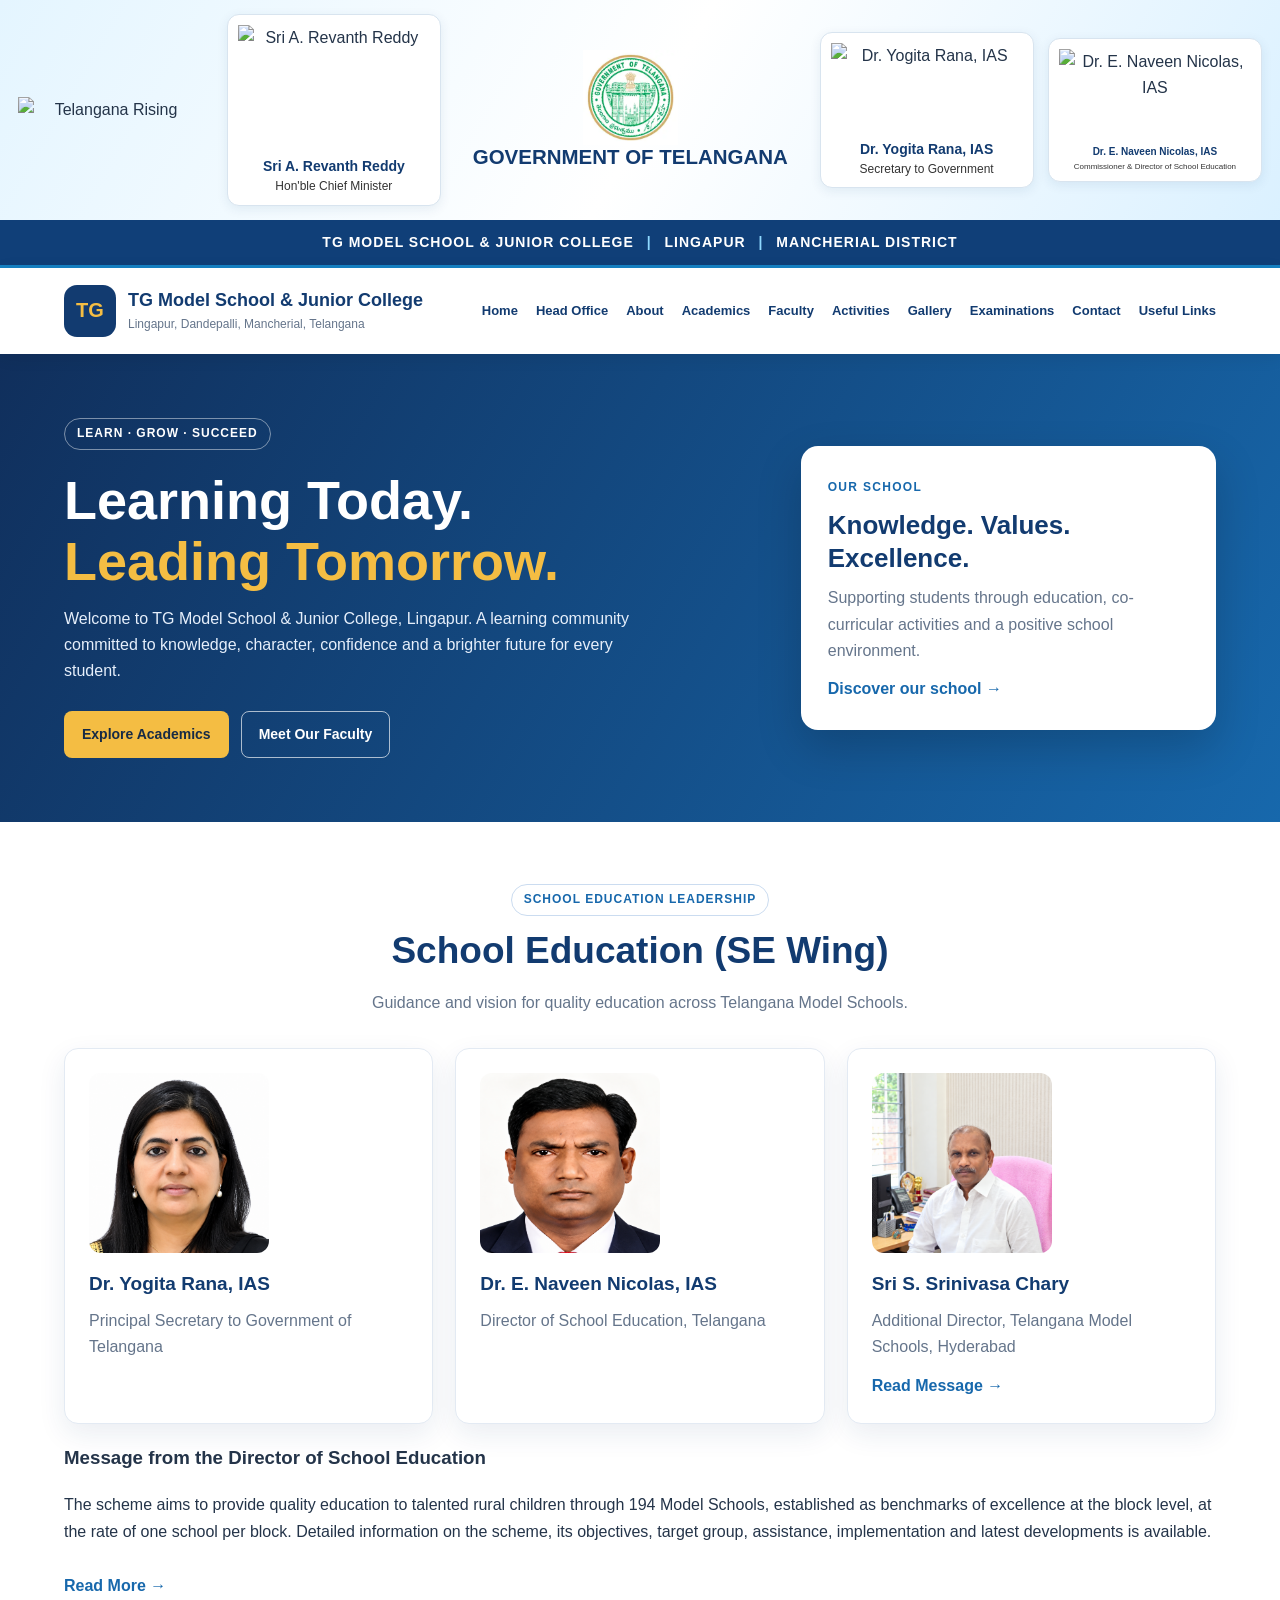
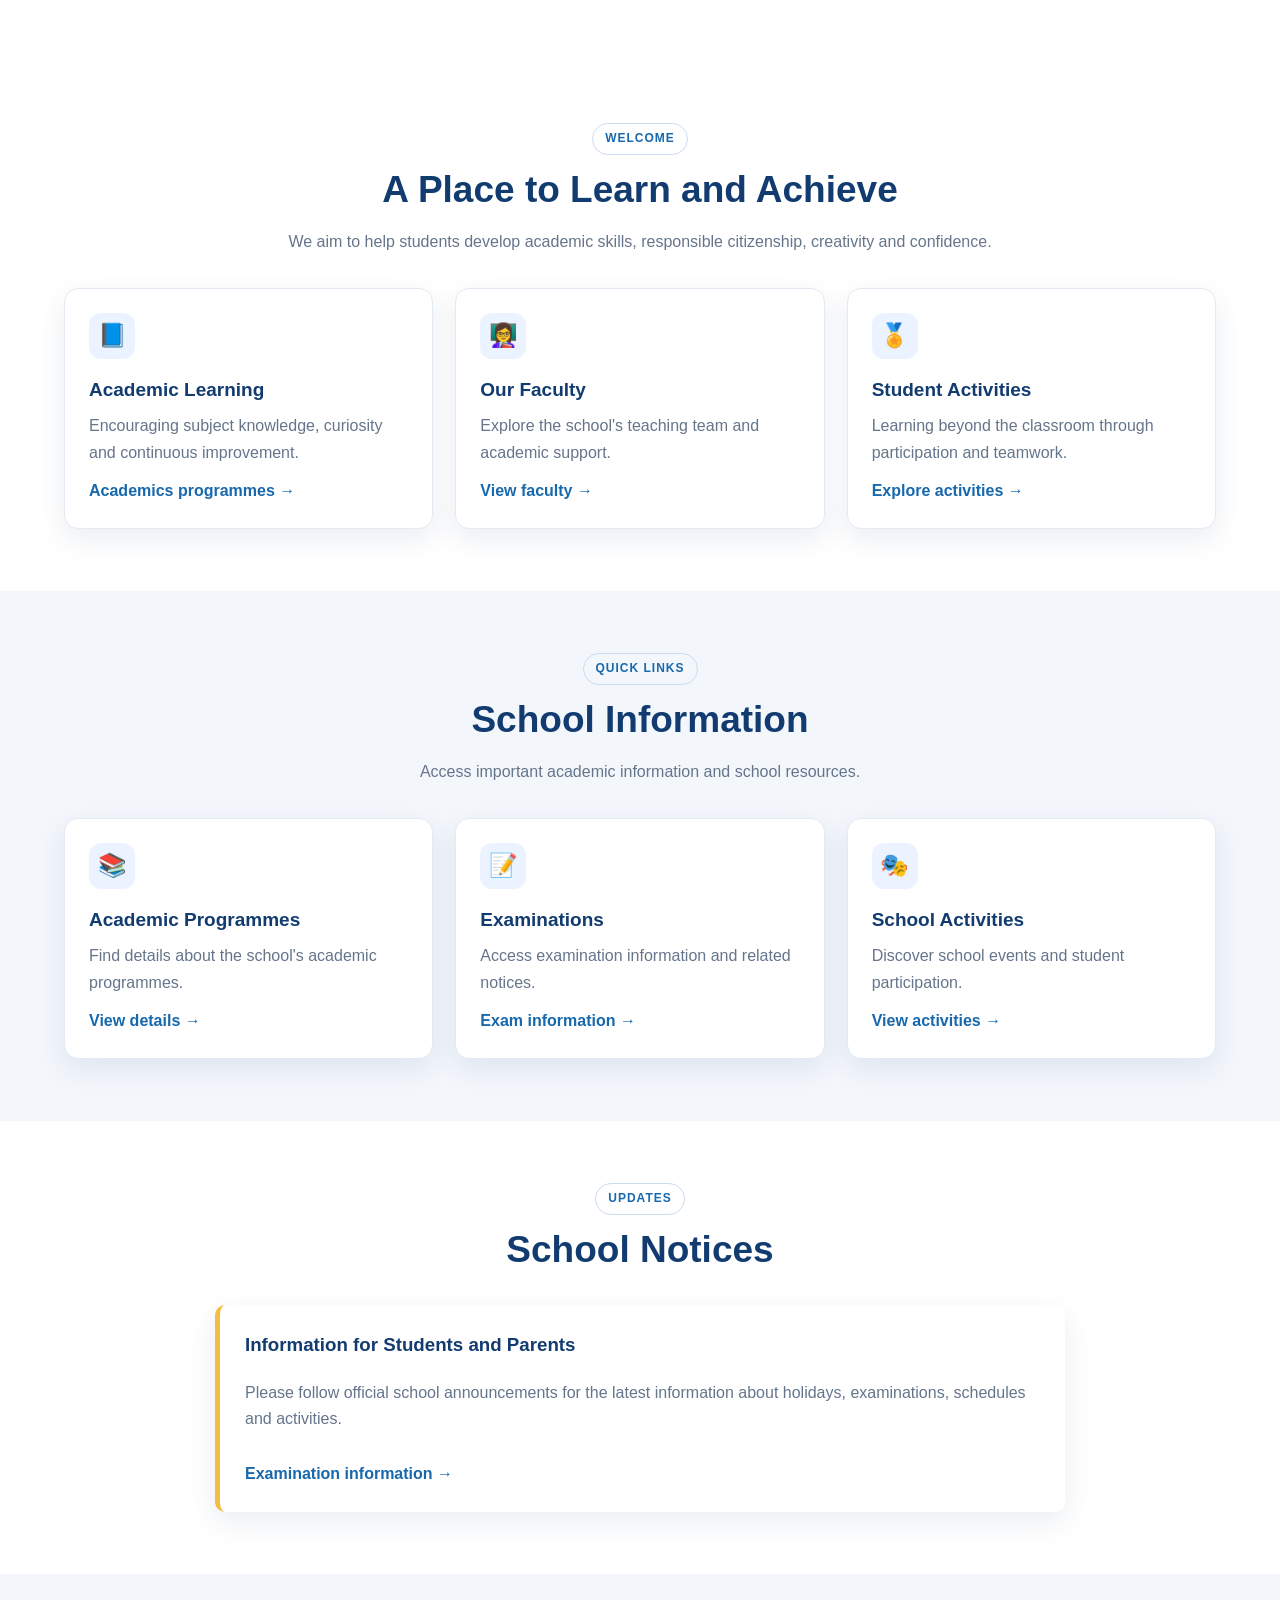
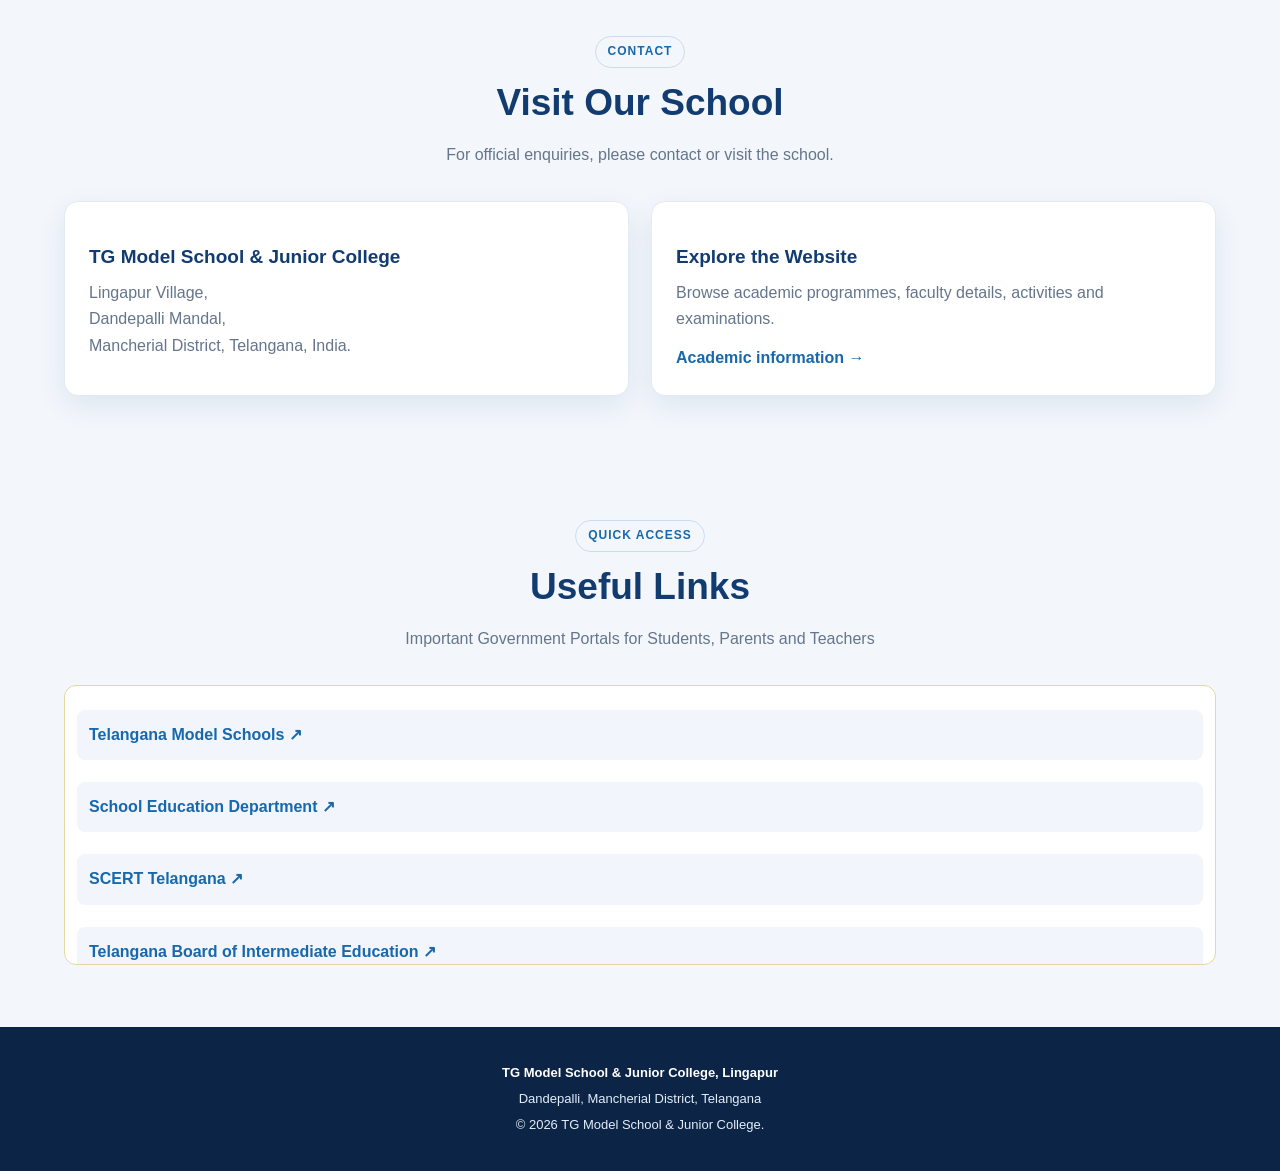
==== index.html @ 499003e0 "Fix Continuous Useful Links Scrolling" ====
<!DOCTYPE html>
<html lang="en">
<head>
  <meta charset="UTF-8">
  <meta name="viewport" content="width=device-width, initial-scale=1">
  <meta name="theme-color" content="#123b70">
  <meta name="description" content="Official website of TG Model School and Junior College, Lingapur, Dandepalli, Mancherial, Telangana.">
  <title>TG Model School &amp; Junior College | Lingapur</title>

  <style>
    :root {
      --navy: #123b70;
      --blue: #1768ac;
      --gold: #f4bd43;
      --light: #f3f7fc;
      --text: #243449;
      --muted: #65758b;
      --white: #fff;
      --border: #e3eaf3;
      --shadow: 0 10px 28px rgba(18, 59, 112, .09);
    }

    * { box-sizing: border-box; }

    html {
      scroll-behavior: smooth;
      scroll-padding-top: 100px;
    }

    body {
      margin: 0;
      font-family: Arial, Helvetica, sans-serif;
      color: var(--text);
      line-height: 1.65;
      background: var(--white);
    }

    a { color: inherit; text-decoration: none; }
    button { font: inherit; }
    img { display: block; max-width: 100%; height: auto; }

    .topbar {
      padding: 8px 16px;
      background: var(--navy);
      color: var(--white);
      text-align: center;
      font-size: 12px;
      letter-spacing: .3px;
    }

    .site-header {
      position: sticky;
      top: 0;
      z-index: 1000;
      background: var(--white);
      box-shadow: 0 3px 16px rgba(0, 0, 0, .08);
    }

    .header-inner {
      max-width: 1200px;
      min-height: 86px;
      margin: auto;
      padding: 12px 24px;
      display: flex;
      align-items: center;
      justify-content: space-between;
      gap: 20px;
    }

    .brand {
      display: flex;
      align-items: center;
      gap: 12px;
      min-width: 0;
    }

    .brand-mark {
      width: 52px;
      height: 52px;
      flex: 0 0 52px;
      display: grid;
      place-items: center;
      border-radius: 13px;
      background: var(--navy);
      color: var(--gold);
      font-size: 20px;
      font-weight: 800;
    }

    .brand h1 {
      margin: 0;
      color: var(--navy);
      font-size: 18px;
      line-height: 1.3;
    }

    .brand p {
      margin: 4px 0 0;
      color: var(--muted);
      font-size: 12px;
      line-height: 1.4;
    }

    .menu-toggle {
      display: none;
      padding: 8px 12px;
      border: 0;
      border-radius: 8px;
      background: var(--navy);
      color: white;
      font-size: 22px;
      cursor: pointer;
    }

    .nav-links {
      display: flex;
      align-items: center;
      gap: 18px;
    }

    .nav-links a {
      padding: 8px 0;
      color: var(--navy);
      font-size: 13px;
      font-weight: 700;
    }

    .nav-links a:hover,
    .nav-links a:focus-visible {
      color: var(--blue);
    }

    .hero {
      overflow: hidden;
      background: linear-gradient(120deg, #102f5c, #1768ac);
      color: white;
    }

    .hero-inner {
      max-width: 1200px;
      min-height: 440px;
      margin: auto;
      padding: 64px 24px;
      display: grid;
      grid-template-columns: minmax(0, 1.35fr) minmax(260px, .8fr);
      align-items: center;
      gap: 36px;
    }

    .eyebrow {
      display: inline-block;
      padding: 5px 12px;
      border: 1px solid #cbdcf0;
      border-radius: 30px;
      color: var(--blue);
      font-size: 12px;
      font-weight: 800;
      letter-spacing: 1px;
      text-transform: uppercase;
    }

    .hero .eyebrow {
      border-color: rgba(255, 255, 255, .45);
      color: white;
    }

    .hero h2 {
      margin: 20px 0 14px;
      font-size: clamp(34px, 4.5vw, 54px);
      line-height: 1.13;
    }

    .hero h2 span { color: var(--gold); }

    .hero-copy {
      max-width: 580px;
      margin: 0;
      color: #e6effb;
      font-size: 16px;
    }

    .hero-actions {
      display: flex;
      flex-wrap: wrap;
      gap: 12px;
      margin-top: 26px;
    }

    .button {
      display: inline-flex;
      justify-content: center;
      align-items: center;
      min-height: 44px;
      padding: 11px 17px;
      border: 1px solid transparent;
      border-radius: 8px;
      background: var(--gold);
      color: #172b45;
      font-size: 14px;
      font-weight: 800;
      text-align: center;
    }

    .button.outline {
      border-color: rgba(255, 255, 255, .65);
      background: transparent;
      color: white;
    }

    .hero-card {
      width: 100%;
      min-width: 0;
      padding: 27px;
      border-radius: 17px;
      background: white;
      color: var(--text);
      box-shadow: 0 18px 45px rgba(0, 0, 0, .18);
      overflow-wrap: anywhere;
    }

    .hero-card .card-label {
      color: var(--blue);
      font-size: 12px;
      font-weight: 800;
      letter-spacing: 1.3px;
      text-transform: uppercase;
    }

    .hero-card h3 {
      margin: 9px 0;
      color: var(--navy);
      font-size: 26px;
      line-height: 1.3;
    }

    .hero-card p {
      margin: 0;
      color: var(--muted);
    }

    .text-link {
      display: inline-block;
      margin-top: 12px;
      color: var(--blue);
      font-weight: 800;
    }

    .section {
      max-width: 1200px;
      margin: auto;
      padding: 62px 24px;
    }

    .section-heading {
      max-width: 720px;
      margin: 0 auto 32px;
      text-align: center;
    }

    .section-heading h2 {
      margin: 12px 0;
      color: var(--navy);
      font-size: clamp(27px, 4vw, 37px);
      line-height: 1.25;
    }

    .section-heading p { color: var(--muted); }

    .card-grid {
      display: grid;
      grid-template-columns: repeat(3, minmax(0, 1fr));
      gap: 22px;
    }

    .info-card {
      min-width: 0;
      padding: 24px;
      border: 1px solid var(--border);
      border-radius: 14px;
      background: white;
      box-shadow: var(--shadow);
    }

    .info-card .icon {
      width: 46px;
      height: 46px;
      display: grid;
      place-items: center;
      border-radius: 12px;
      background: #eaf3ff;
      font-size: 23px;
    }

    .info-card h3 {
      margin: 15px 0 8px;
      color: var(--navy);
      font-size: 19px;
    }

    .info-card p {
      margin: 0;
      color: var(--muted);
    }

    .soft-section { background: var(--light); }

    .notice-panel {
      max-width: 850px;
      margin: auto;
      padding: 25px;
      border-left: 5px solid var(--gold);
      border-radius: 10px;
      background: white;
      box-shadow: var(--shadow);
    }

    .notice-panel h3 {
      margin-top: 0;
      color: var(--navy);
    }

    .notice-panel p { color: var(--muted); }

    .contact-grid {
      display: grid;
      grid-template-columns: repeat(2, minmax(0, 1fr));
      gap: 22px;
    }

    .site-footer {
      padding: 30px 20px;
      background: #0c2546;
      color: #e3edfa;
      text-align: center;
    }

    .site-footer p {
      margin: 5px 0;
      font-size: 13px;
    }

    .site-footer strong { color: white; }

    a:focus-visible, button:focus-visible {
      outline: 3px solid var(--gold);
      outline-offset: 3px;
    }

    @media (max-width: 950px) {
      .header-inner { flex-wrap: wrap; }
      .menu-toggle { display: block; }

      .nav-links {
        display: none;
        width: 100%;
        flex-direction: column;
        align-items: stretch;
        gap: 0;
      }

      .nav-links.open { display: flex; }

      .nav-links a {
        padding: 12px 8px;
        border-top: 1px solid var(--border);
      }

      .hero-inner {
        grid-template-columns: minmax(0, 1fr) minmax(0, .85fr);
        gap: 22px;
      }
    }

    @media (max-width: 650px) {
      .topbar { font-size: 10px; }

      .header-inner {
        padding: 11px 15px;
        gap: 10px;
      }

      .brand { flex: 1; }

      .brand-mark {
        width: 43px;
        height: 43px;
        flex-basis: 43px;
        font-size: 17px;
      }

      .brand h1 { font-size: 14px; }
      .brand p { font-size: 10px; }
      .menu-toggle { padding: 7px 10px; }

      .hero-inner {
        min-height: auto;
        padding: 42px 19px;
        grid-template-columns: minmax(0, 1fr);
        gap: 26px;
      }

      .hero h2 { font-size: 36px; }
      .hero-copy { font-size: 15px; }
      .hero-card { padding: 22px; }
      .hero-card h3 { font-size: 24px; }

      .section { padding: 45px 18px; }

      .card-grid,
      .contact-grid {
        grid-template-columns: minmax(0, 1fr);
      }

      .info-card { padding: 21px; }
      .notice-panel { padding: 21px; }
    }

    @media (prefers-reduced-motion: reduce) {
      html { scroll-behavior: auto; }
    }
    


  </style>
</head>

<body>
  

<!-- Telangana Rising Professional Header -->
<section class="telangana-rising-header">
  <div class="tr-main">

    <div class="tr-rising-logo">
      <img
        src="https://schooledu.telangana.gov.in/TGVSK/images/1rising.png"
        alt="Telangana Rising"
      >
    </div>

    <div class="tr-official tr-cm">
      <img
        src="https://www.telangana.gov.in/wp-content/uploads/2025/11/CM-card.png"
        alt="Sri A. Revanth Reddy"
      >
      <strong>Sri A. Revanth Reddy</strong>
      <span>Hon'ble Chief Minister</span>
    </div>

    <div class="tr-title">
      <img
        src="IMG_ab980054-605c-4cb3-b427-0d2146bc59a6.webp"
        alt="Government of Telangana Emblem"
      >
      <h2>GOVERNMENT OF TELANGANA</h2>
      
    </div>

    <div class="tr-official">
      <img
        src="https://schooledu.telangana.gov.in/TGVSK/images/newIAS1.jpeg"
        alt="Dr. Yogita Rana, IAS"
      >
      <strong>Dr. Yogita Rana, IAS</strong>
      <span>Secretary to Government</span>
    </div>

    <div class="tr-official tr-director">
      <img
        src="https://schooledu.telangana.gov.in/TGVSK/images/NewDirector.jpg"
        alt="Dr. E. Naveen Nicolas, IAS"
      >
      <strong>Dr. E. Naveen Nicolas, IAS</strong>
      <span>Commissioner &amp; Director of School Education</span>
    </div>

  </div>

  <div class="tr-school-strip">
    TG MODEL SCHOOL &amp; JUNIOR COLLEGE
    <span>|</span> LINGAPUR
    <span>|</span> MANCHERIAL DISTRICT
  </div>
</section>

<style>
.telangana-rising-header {
  background: linear-gradient(120deg, #e4f5ff, #ffffff, #d9f0ff);
  font-family: Arial, sans-serif;
  border-bottom: 3px solid #1682c4;
}

.tr-main {
  max-width: 1500px;
  margin: auto;
  padding: 14px 18px;
  display: grid;
  grid-template-columns: 1fr 1.1fr 1.8fr 1.1fr 1.1fr;
  align-items: center;
  gap: 14px;
}

.tr-rising-logo {
  text-align: center;
}

.tr-title {
  display: flex;
  flex-direction: column;
  align-items: center;
  justify-content: center;
  text-align: center;
}

.tr-rising-logo img {
  width: 100%;
  max-width: 180px;
  height: auto;
}

.tr-title img {
  width: 95px;
  height: 95px;
  object-fit: contain;
}

.tr-title h2 {
  color: #123b70;
  font-size: clamp(15px, 1.6vw, 25px);
  margin: 0;
  line-height: 1.2;
  width: 100%;
  text-align: center;
  }

.tr-title h3 {
  color: #0876ad;
  font-size: clamp(14px, 1.5vw, 22px);
  margin: 5px 0;
}

.tr-official {
  background: #fff;
  border: 1px solid #d8e4ef;
  border-radius: 12px;
  padding: 10px;
  text-align: center;
  box-shadow: 0 3px 12px #123b7015;
  min-width: 0;
}

.tr-official img {
  display: block;
  width: 100%;
  height: 145px;
  object-fit: contain;
  margin: 0 auto 7px;
}

.tr-official strong,
.tr-official span {
  display: block;
  overflow-wrap: anywhere;
}

.tr-official strong {
  color: #123b70;
  font-size: 14px;
  line-height: 1.3;
}

.tr-official span {
  color: #333;
  font-size: 12px;
  margin-top: 4px;
  line-height: 1.3;
}

.tr-school-strip {
  background: #103f78;
  color: #fff;
  text-align: center;
  padding: 11px 8px;
  font-size: 14px;
  font-weight: 600;
  letter-spacing: 1px;
}

.tr-school-strip span {
  margin: 0 8px;
  color: #8fd9ff;
}

@media (max-width: 760px) {
  .tr-main {
    grid-template-columns: repeat(2, minmax(0, 1fr));
    gap: 10px;
    padding: 12px;
  }

  .tr-rising-logo {
    grid-column: 1 / -1;
  }

  .tr-rising-logo img {
    max-width: 135px;
  }

  .tr-title {
    grid-column: 1 / -1;
    grid-row: 2;
  }

  .tr-title img {
    width: 72px;
    height: 72px;
  }

  .tr-official img {
    height: 115px;
  }

  .tr-official strong {
    font-size: 12px;
  }

  .tr-official span {
    font-size: 11px;
  }

  .tr-school-strip {
    font-size: 10px;
    letter-spacing: 0.3px;
    line-height: 1.6;
  }

  .tr-school-strip span {
    margin: 0 3px;
  }
}
é/* Improved Telangana Rising mobile header */
@media (max-width: 760px) {
.tr-main {
grid-template-columns: repeat(2, minmax(0, 1fr));
gap: 12px;
padding: 14px 10px;
}

.tr-rising-logo img {
max-width: 120px;
}

.tr-title img {
width: 82px;
height: 82px;
}

.tr-official {
padding: 12px 8px;
border-radius: 12px;
}

.tr-official img {
height: 125px;
object-fit: contain;
}

.tr-title h2 {
font-size: 17px;
}é

.tr-title h3 {
font-size: 15px;
}
}
  
/* Final photo size adjustment */
.tr-official.tr-cm img {
  height: 145px;
  width: 100%;
  object-fit: contain;
}

.tr-official:not(.tr-cm) img {
  height: 105px;
  width: 100%;
  object-fit: contain;
}

@media (max-width: 760px) {
  .tr-official.tr-cm img {
    height: 125px;
  }

  .tr-official:not(.tr-cm) img {
    height: 90px;
  }
}

/* Equal portrait display for both officers */
.tr-official:not(.tr-cm) img {
  display: block;
  width: 100%;
  height: 90px;
  object-fit: contain;
  margin: 0 auto 7px;
}

/* Keep CM portrait larger */
.tr-official.tr-cm img {
  display: block;
  width: 100%;
  height: 125px;
  object-fit: contain;
  margin: 0 auto 7px;
}
.tr-director strong {
  font-size: 10px;
  line-height: 1.2;
}

.tr-director span {
  font-size: 8px;
  line-height: 1.2;
}
</style>


  <header class="site-header">
    <div class="header-inner">
      <a class="brand" href="#home" aria-label="School home">
        <span class="brand-mark">TG</span>
        <span>
          <h1>TG Model School &amp; Junior College</h1>
          <p>Lingapur, Dandepalli, Mancherial, Telangana</p>
        </span>
      </a>

      <button class="menu-toggle" type="button"
        aria-label="Open navigation menu"
        aria-expanded="false"
        aria-controls="main-navigation">☰</button>

      <nav class="nav-links" id="main-navigation" aria-label="Main navigation">
        <a href="#home">Home</a>
<a href="head-office.html">Head Office</a>
<a href="#about">About</a>
<a href="academics.html">Academics</a>
<a href="faculty.html">Faculty</a>
        <a href="activities.html">Activities</a>
        <a href="gallery.html">Gallery</a>
        <a href="examinations.html">Examinations</a>
        <a href="contact.html">Contact</a>
        <a href="useful-links.html">Useful Links</a>
      </nav>
    </div>
  </header>

  <main>
    <section class="hero" id="home">
      <div class="hero-inner">
        <div>
          <span class="eyebrow">Learn · Grow · Succeed</span>
          <h2>Learning Today.<br><span>Leading Tomorrow.</span></h2>
          <p class="hero-copy">
            Welcome to TG Model School &amp; Junior College, Lingapur.
            A learning community committed to knowledge, character,
            confidence and a brighter future for every student.
          </p>
          <div class="hero-actions">
            <a class="button" href="academics.html">Explore Academics</a>
            <a class="button outline" href="faculty.html">Meet Our Faculty</a>
          </div>
        </div>

        <aside class="hero-card">
          <span class="card-label">Our School</span>
          <h3>Knowledge. Values. Excellence.</h3>
          <p>
            Supporting students through education, co-curricular
            activities and a positive school environment.
          </p>
          <a class="text-link" href="#about">Discover our school →</a>
        </aside>
      </div>
    </section>
<section class="section" id="leadership">
  <div class="section-heading">
    <span class="eyebrow">School Education Leadership</span>
    <h2>School Education (SE Wing)</h2>
    <p>Guidance and vision for quality education across Telangana Model Schools.</p>
  </div>

  <div class="card-grid">
    <article class="info-card">
      <img
        src="file_00000000c39c82119a7381701cb1a876.png"
        alt="Dr. Yogita Rana, IAS"
        loading="lazy"
        style="width:100%;max-width:180px;height:180px;object-fit:cover;object-position:center top;border-radius:12px;"
      >
      <h3>Dr. Yogita Rana, IAS</h3>
      <p>Principal Secretary to Government of Telangana</p>
    </article>

    <article class="info-card">
      <img
        src="file_0000000092a482089e16d665d16755c2.png"
        alt="Dr. E. Naveen Nicolas, IAS"
        loading="lazy"
        style="width:100%;max-width:180px;height:180px;object-fit:cover;object-position:center top;border-radius:12px;"
      >
      <h3>Dr. E. Naveen Nicolas, IAS</h3>
      <p>Director of School Education, Telangana</p>
    </article>
    <article class="info-card">
  <img
    src="file_00000000819c82119c5ae3b26d8b1dd8.png"
    alt="Sri S. Srinivasa Chary"
    loading="lazy"
    style="width:100%;max-width:180px;height:180px;object-fit:cover;object-position:center top;border-radius:12px;"
  >
  <h3>Sri S. Srinivasa Chary</h3>
  <p>Additional Director, Telangana Model Schools, Hyderabad</p>
  <a class="text-link" href="head-office.html">Read Message →</a>
</article>
  </div>

  <div class="notice">
    <h3>Message from the Director of School Education</h3>
    <p>The scheme aims to provide quality education to talented rural children through 194 Model Schools, established as benchmarks of excellence at the block level, at the rate of one school per block. Detailed information on the scheme, its objectives, target group, assistance, implementation and latest developments is available.</p>
    <a class="text-link" href="head-office.html">Read More →</a>
  </div>
</section>
    <section class="section" id="about">
      <div class="section-heading">
        <span class="eyebrow">Welcome</span>
        <h2>A Place to Learn and Achieve</h2>
        <p>
          We aim to help students develop academic skills, responsible
          citizenship, creativity and confidence.
        </p>
      </div>

      <div class="card-grid">
        <article class="info-card">
          <div class="icon" aria-hidden="true">📘</div>
          <h3>Academic Learning</h3>
          <p>Encouraging subject knowledge, curiosity and continuous improvement.</p>
          <a class="text-link" href="academics.html">Academics programmes →</a>
        </article>

        <article class="info-card">
          <div class="icon" aria-hidden="true">👩‍🏫</div>
          <h3>Our Faculty</h3>
          <p>Explore the school's teaching team and academic support.</p>
          <a class="text-link" href="faculty.html">View faculty →</a>
        </article>

        <article class="info-card">
          <div class="icon" aria-hidden="true">🏅</div>
          <h3>Student Activities</h3>
          <p>Learning beyond the classroom through participation and teamwork.</p>
          <a class="text-link" href="activities.html">Explore activities →</a>
        </article>
      </div>
    </section>

    <section class="soft-section" id="programmes">
      <div class="section">
        <div class="section-heading">
          <span class="eyebrow">Quick Links</span>
          <h2>School Information</h2>
          <p>Access important academic information and school resources.</p>
        </div>

        <div class="card-grid">
          <article class="info-card">
            <div class="icon" aria-hidden="true">📚</div>
            <h3>Academic Programmes</h3>
            <p>Find details about the school's academic programmes.</p>
            <a class="text-link" href="academics.html">View details →</a>
          </article>

          <article class="info-card">
            <div class="icon" aria-hidden="true">📝</div>
            <h3>Examinations</h3>
            <p>Access examination information and related notices.</p>
            <a class="text-link" href="examinations.html">Exam information →</a>
          </article>

          <article class="info-card">
            <div class="icon" aria-hidden="true">🎭</div>
            <h3>School Activities</h3>
            <p>Discover school events and student participation.</p>
            <a class="text-link" href="activities.html">View activities →</a>
          </article>
        </div>
      </div>
    </section>

    <section class="section" id="notices">
      <div class="section-heading">
        <span class="eyebrow">Updates</span>
        <h2>School Notices</h2>
      </div>

      <div class="notice-panel">
        <h3>Information for Students and Parents</h3>
        <p>
          Please follow official school announcements for the latest
          information about holidays, examinations, schedules and activities.
        </p>
        <a class="text-link" href="examinations.html">Examination information →</a>
      </div>
    </section>

    <section class="soft-section" id="contact">
      <div class="section">
        <div class="section-heading">
          <span class="eyebrow">Contact</span>
          <h2>Visit Our School</h2>
          <p>For official enquiries, please contact or visit the school.</p>
        </div>

        <div class="contact-grid">
          <article class="info-card">
            <h3>TG Model School &amp; Junior College</h3>
            <p>
              Lingapur Village,<br>
              Dandepalli Mandal,<br>
              Mancherial District, Telangana, India.
            </p>
          </article>

          <article class="info-card">
            <h3>Explore the Website</h3>
            <p>Browse academic programmes, faculty details, activities and examinations.</p>
            <a class="text-link" href="academics.html">Academic information →</a>
          </article>
        </div>
      </div>
    </section>
  </main>
  
<section class="soft-section" id="home-useful-links">
  <div class="section">
    <div class="section-heading">
      <span class="eyebrow">Quick Access</span>
      <h2>Useful Links</h2>
      <p>Important Government Portals for Students, Parents and Teachers</p>
    </div>

    
<div class="home-links-window">
  
    
<div class="home-links-track">
  <div class="home-links-group">
    <a class="text-link" href="https://tgms.telangana.gov.in/" target="_blank" rel="noopener noreferrer">Telangana Model Schools ↗</a>
    <a class="text-link" href="https://schooledu.telangana.gov.in/" target="_blank" rel="noopener noreferrer">School Education Department ↗</a>
    <a class="text-link" href="https://scert.telangana.gov.in/" target="_blank" rel="noopener noreferrer">SCERT Telangana ↗</a>
    <a class="text-link" href="https://tgbie.cgg.gov.in/" target="_blank" rel="noopener noreferrer">Telangana Board of Intermediate Education ↗</a>
    <a class="text-link" href="https://diksha.gov.in/" target="_blank" rel="noopener noreferrer">DIKSHA Learning Portal ↗</a>
    <a class="text-link" href="https://telanganaepass.cgg.gov.in/" target="_blank" rel="noopener noreferrer">Telangana ePASS ↗</a>
    <a class="text-link" href="https://scholarships.gov.in/" target="_blank" rel="noopener noreferrer">National Scholarship Portal ↗</a>
    <a class="text-link" href="https://tgsrtc.telangana.gov.in/" target="_blank" rel="noopener noreferrer">TGSRTC ↗</a>
    <a class="text-link" href="http://bse.telangana.gov.in/" target="_blank" rel="noopener noreferrer">SSC Board – Telangana ↗</a>
    <a class="text-link" href="https://ts.meeseva.telangana.gov.in/" target="_blank" rel="noopener noreferrer">MeeSeva Telangana ↗</a>
    <a class="text-link" href="https://tgss.telangana.gov.in/" target="_blank" rel="noopener noreferrer">TGSS Telangana ↗</a>
    <a class="text-link" href="http://wdcw.tg.nic.in/" target="_blank" rel="noopener noreferrer">Women Development &amp; Child Welfare ↗</a>
  </div>
  <div class="home-links-group" aria-hidden="true">
    <a class="text-link" href="https://tgms.telangana.gov.in/" tabindex="-1">Telangana Model Schools ↗</a>
    <a class="text-link" href="https://schooledu.telangana.gov.in/" tabindex="-1">School Education Department ↗</a>
    <a class="text-link" href="https://scert.telangana.gov.in/" tabindex="-1">SCERT Telangana ↗</a>
    <a class="text-link" href="https://tgbie.cgg.gov.in/" tabindex="-1">Telangana Board of Intermediate Education ↗</a>
    <a class="text-link" href="https://diksha.gov.in/" tabindex="-1">DIKSHA Learning Portal ↗</a>
    <a class="text-link" href="https://telanganaepass.cgg.gov.in/" tabindex="-1">Telangana ePASS ↗</a>
    <a class="text-link" href="https://scholarships.gov.in/" tabindex="-1">National Scholarship Portal ↗</a>
    <a class="text-link" href="https://tgsrtc.telangana.gov.in/" tabindex="-1">TGSRTC ↗</a>
    <a class="text-link" href="http://bse.telangana.gov.in/" tabindex="-1">SSC Board – Telangana ↗</a>
    <a class="text-link" href="https://ts.meeseva.telangana.gov.in/" tabindex="-1">MeeSeva Telangana ↗</a>
    <a class="text-link" href="https://tgss.telangana.gov.in/" tabindex="-1">TGSS Telangana ↗</a>
    <a class="text-link" href="http://wdcw.tg.nic.in/" tabindex="-1">Women Development &amp; Child Welfare ↗</a>
  </div>
</div>

  </div>
</div>
    
    </div>
  </div>
</section>

<style>
#home-useful-links .home-links-window {
  height: 280px;
  overflow: hidden;
  position: relative;
  border: 1px solid #e5d7a0;
  border-radius: 12px;
  background: #fff;
  padding: 12px;
  box-sizing: border-box;
}

#home-useful-links .home-links-track {
  display: flex;
  flex-direction: column;
  gap: 0px;
  animation: homeLinksScroll 7s linear infinite !important;
}
  #home-useful-links .home-links-group {
  display: flex;
  flex-direction: column;
  gap: 10px;
  flex-shrink: 0;
  }
#home-useful-links .home-links-track a {
  display: block;
  flex-shrink: 0;
  padding: 12px;
  border-radius: 8px;
  background: #f2f5fb;
  text-decoration: none;
}

#home-useful-links .home-links-track:hover {
  animation-play-state: paused;
}

@keyframes homeLinksScroll {
  from { transform: translateY(0); }
  to { transform: translateY(-50%); }
}

</style>
  



  <footer class="site-footer">
    <p><strong>TG Model School &amp; Junior College, Lingapur</strong></p>
    <p>Dandepalli, Mancherial District, Telangana</p>
    <p>© <span id="current-year"></span> TG Model School &amp; Junior College.</p>
  </footer>

  <script>
    const menuButton = document.querySelector(".menu-toggle");
    const navigation = document.querySelector("#main-navigation");

    menuButton.addEventListener("click", function () {
      const open = navigation.classList.toggle("open");
      menuButton.setAttribute("aria-expanded", String(open));
      menuButton.setAttribute(
        "aria-label",
        open ? "Close navigation menu" : "Open navigation menu"
      );
      menuButton.textContent = open ? "✕" : "☰";
    });

    navigation.querySelectorAll("a").forEach(function (link) {
      link.addEventListener("click", function () {
        navigation.classList.remove("open");
        menuButton.setAttribute("aria-expanded", "false");
        menuButton.setAttribute("aria-label", "Open navigation menu");
        menuButton.textContent = "☰";
      });
    });

    document.getElementById("current-year").textContent =
      new Date().getFullYear();
  </script>
</body>
</html>
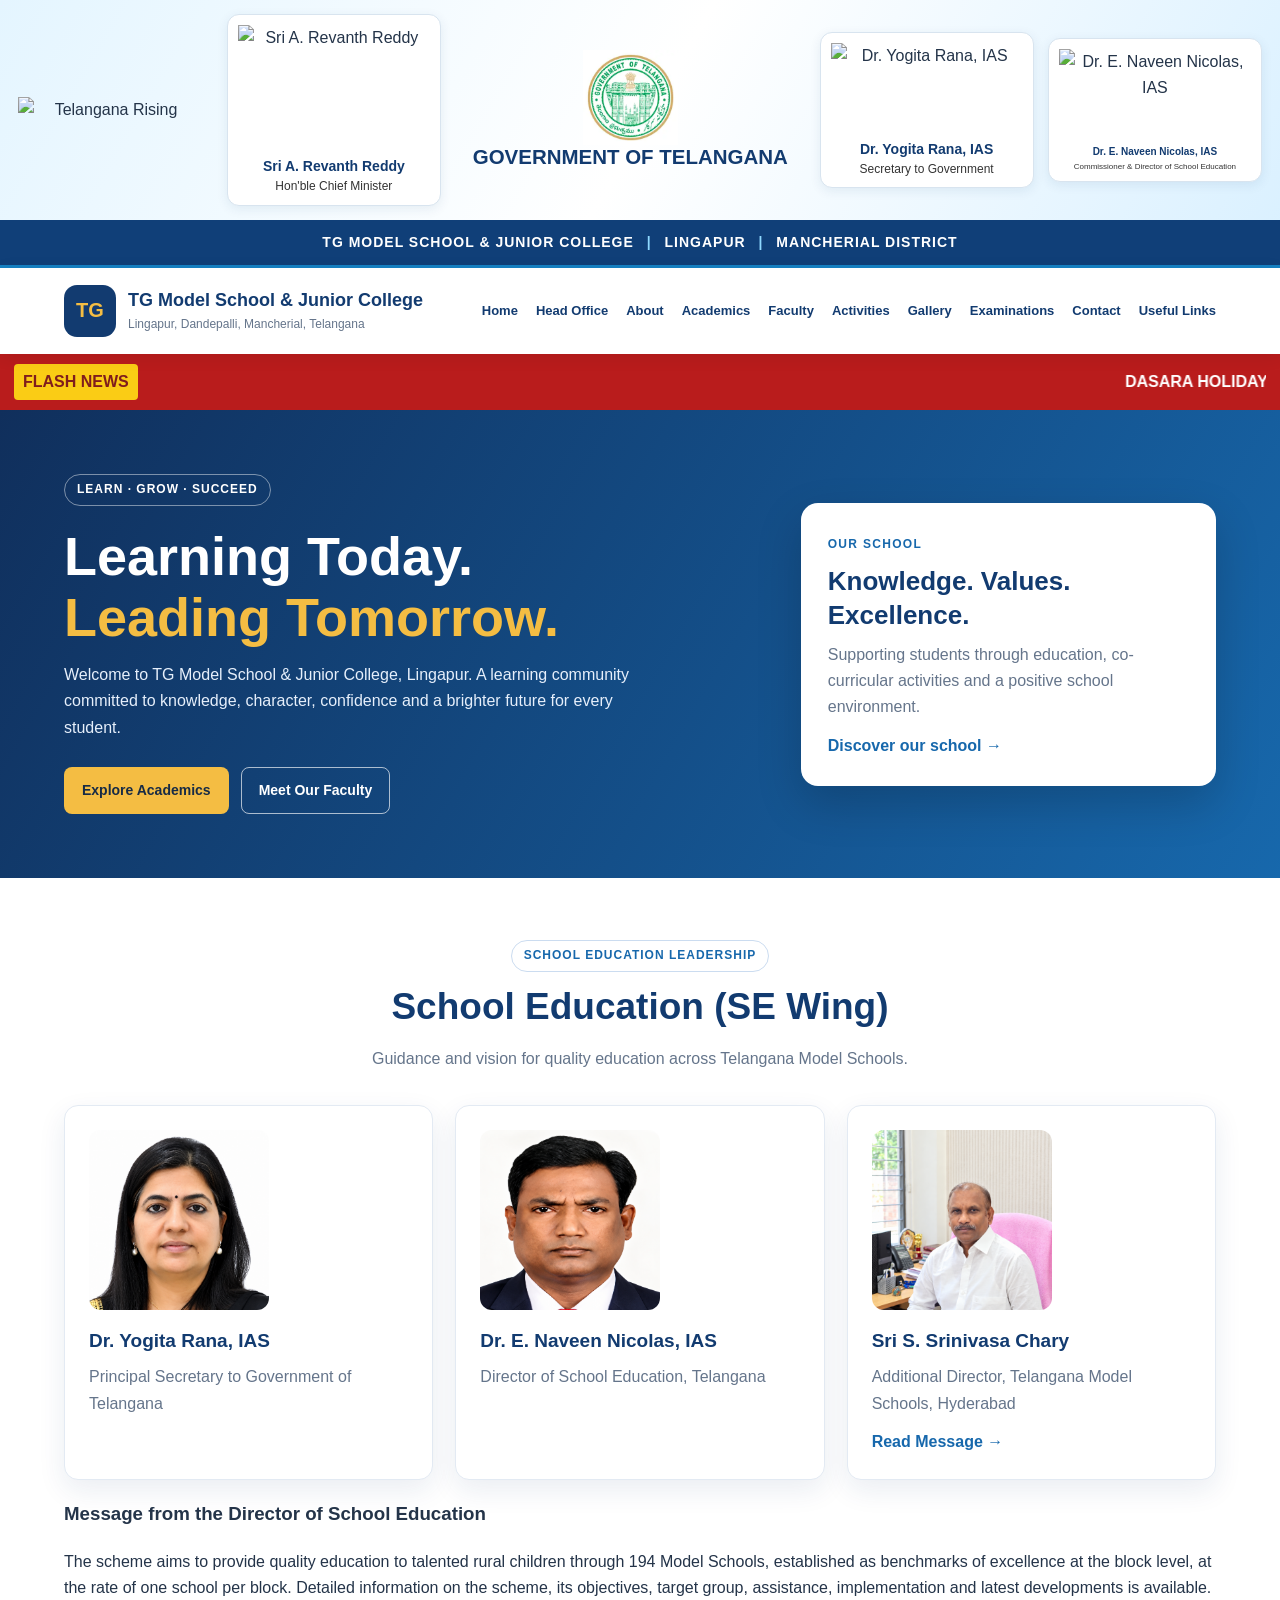
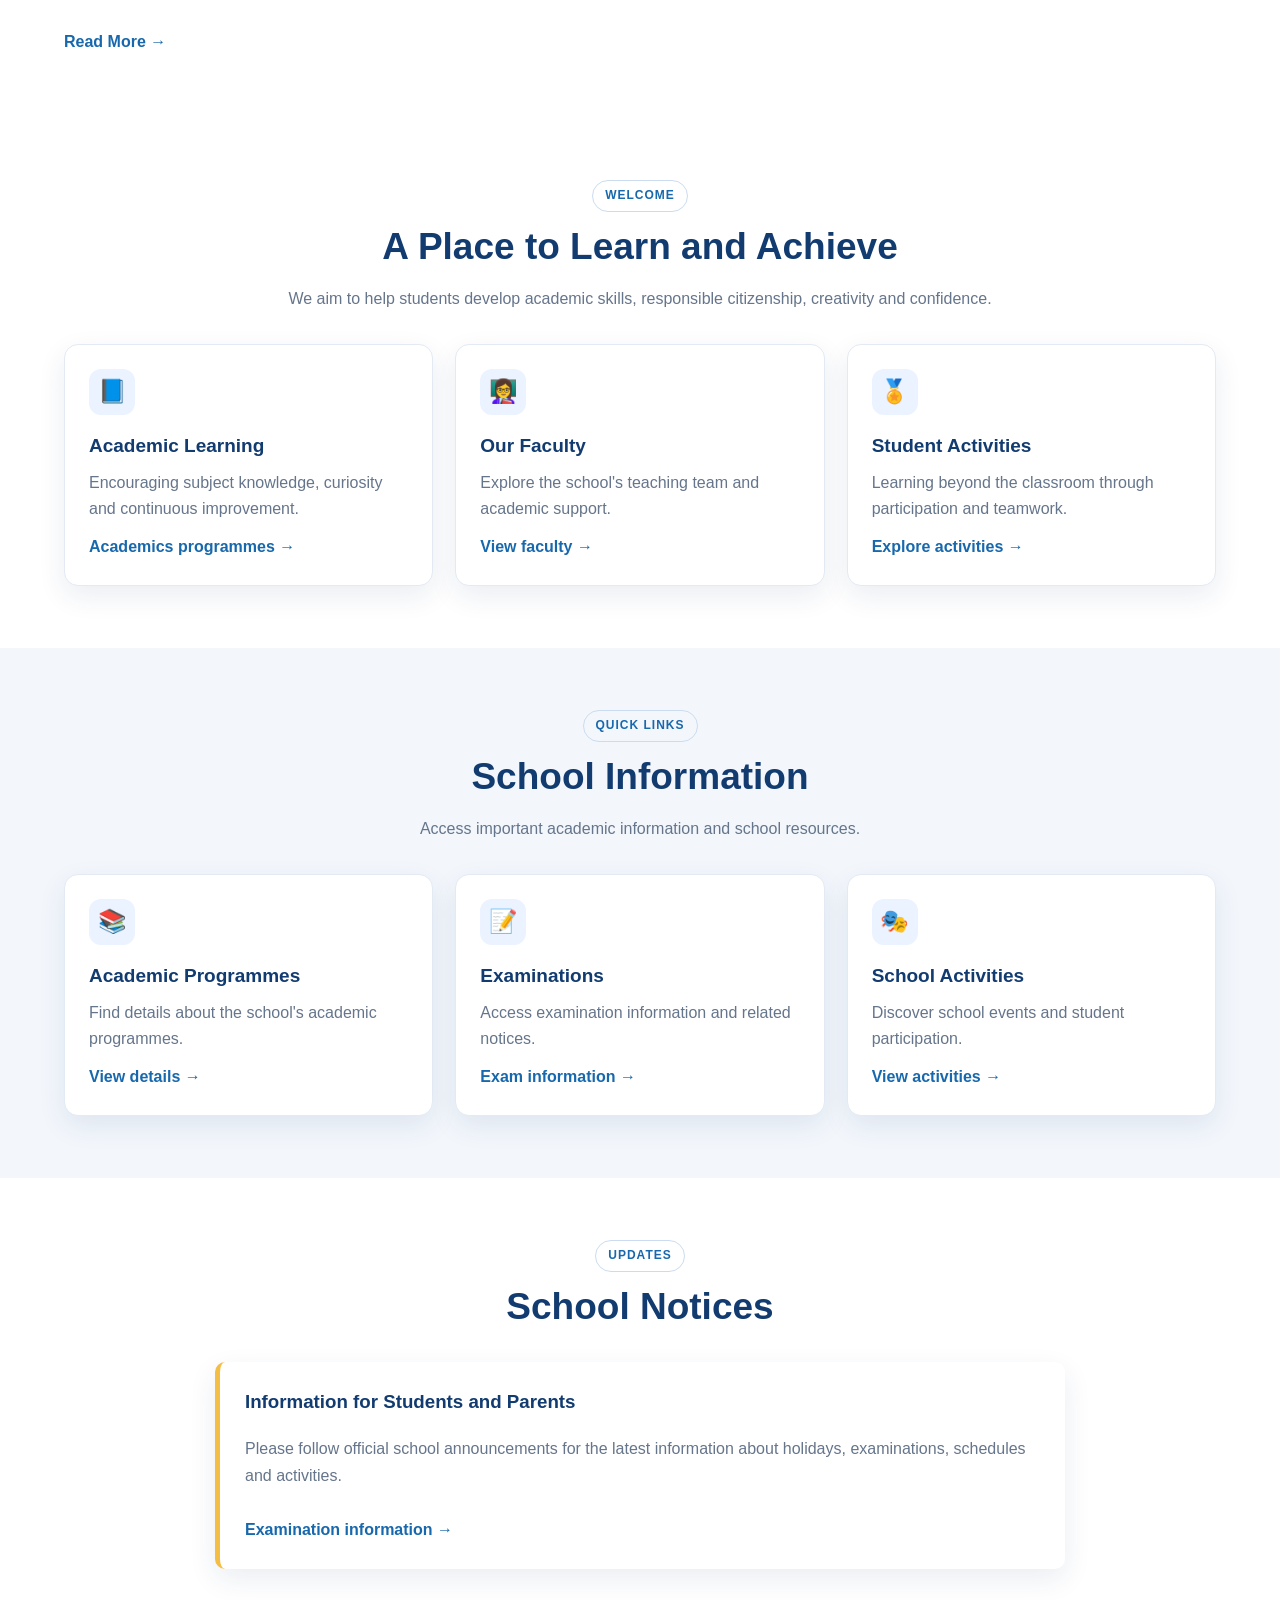
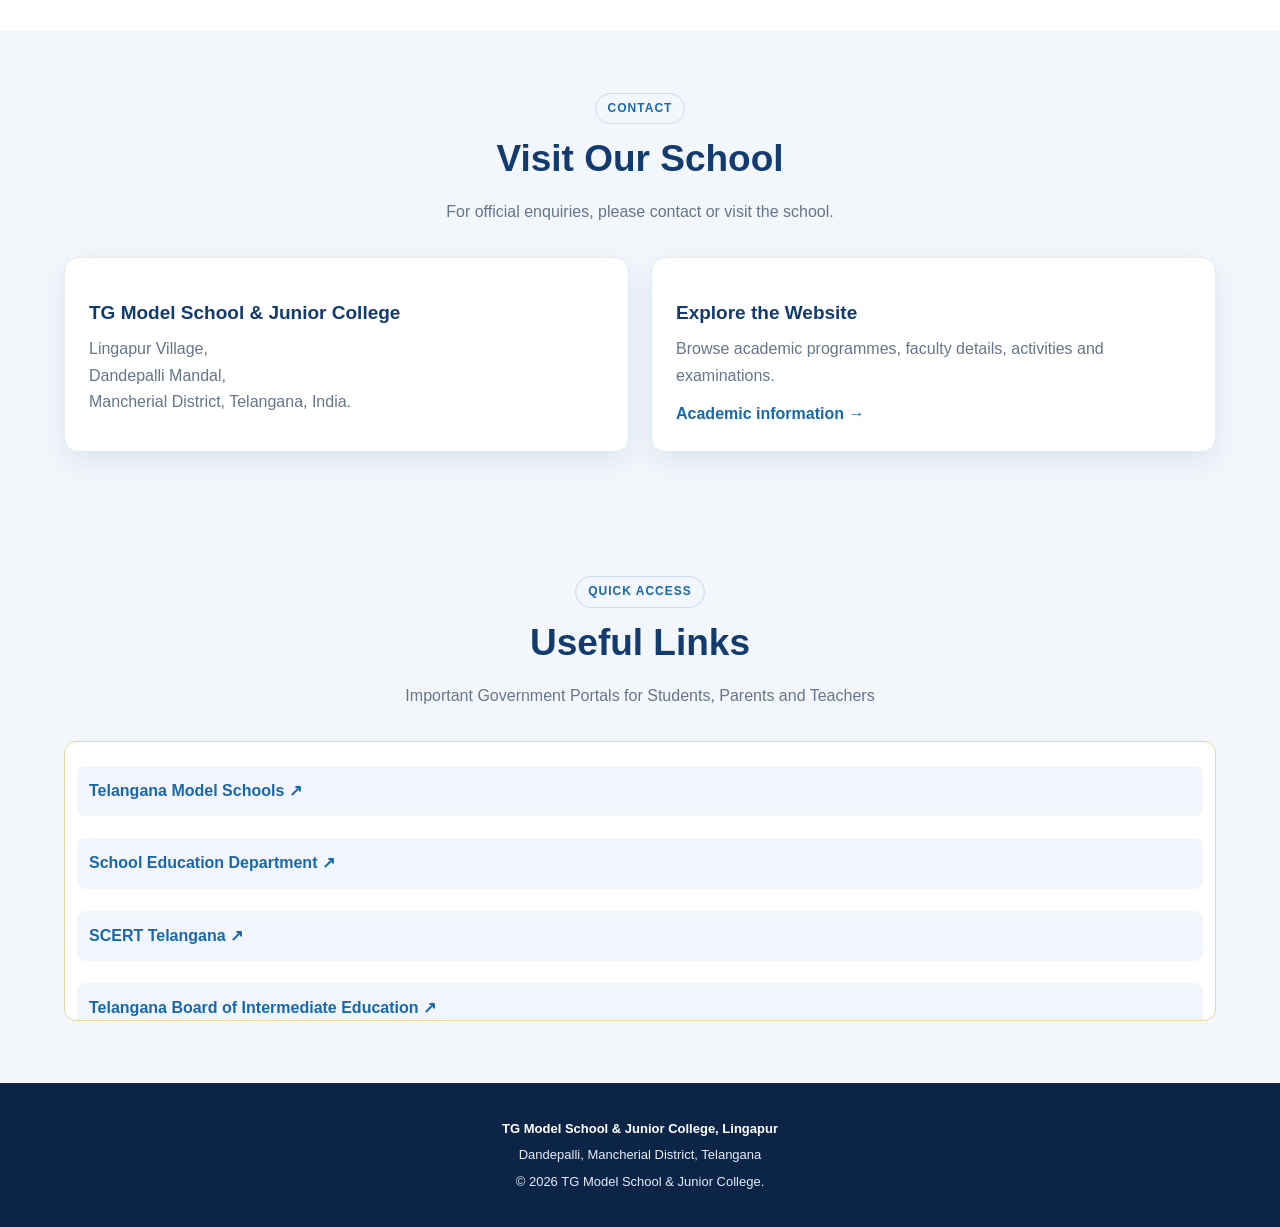
==== commit 71f5f0e0: "Add Dasara Holiday Flash News" ====
--- a/index.html
+++ b/index.html
@@ -723,6 +723,28 @@
 .tr-director span {
   font-size: 8px;
   line-height: 1.2;
+}
+  .flash-news {
+  display: flex;
+  align-items: center;
+  gap: 12px;
+  background: #b91c1c;
+  color: #fff;
+  padding: 10px 14px;
+  font-weight: bold;
+  overflow: hidden;
+}
+
+.flash-news strong {
+  background: #facc15;
+  color: #7f1d1d;
+  padding: 5px 9px;
+  white-space: nowrap;
+  border-radius: 4px;
+}
+
+.flash-news marquee {
+  flex: 1;
 }
 </style>
 
@@ -756,7 +778,13 @@
       </nav>
     </div>
   </header>
-
+<div class="flash-news">
+  <strong>FLASH NEWS</strong>
+  <marquee behavior="scroll" direction="left" scrollamount="5">
+    DASARA HOLIDAYS: 10 OCTOBER – 22 OCTOBER 2026 |
+    SCHOOL REOPENS ON FRIDAY, 23 OCTOBER 2026
+  </marquee>
+</div>
   <main>
     <section class="hero" id="home">
       <div class="hero-inner">
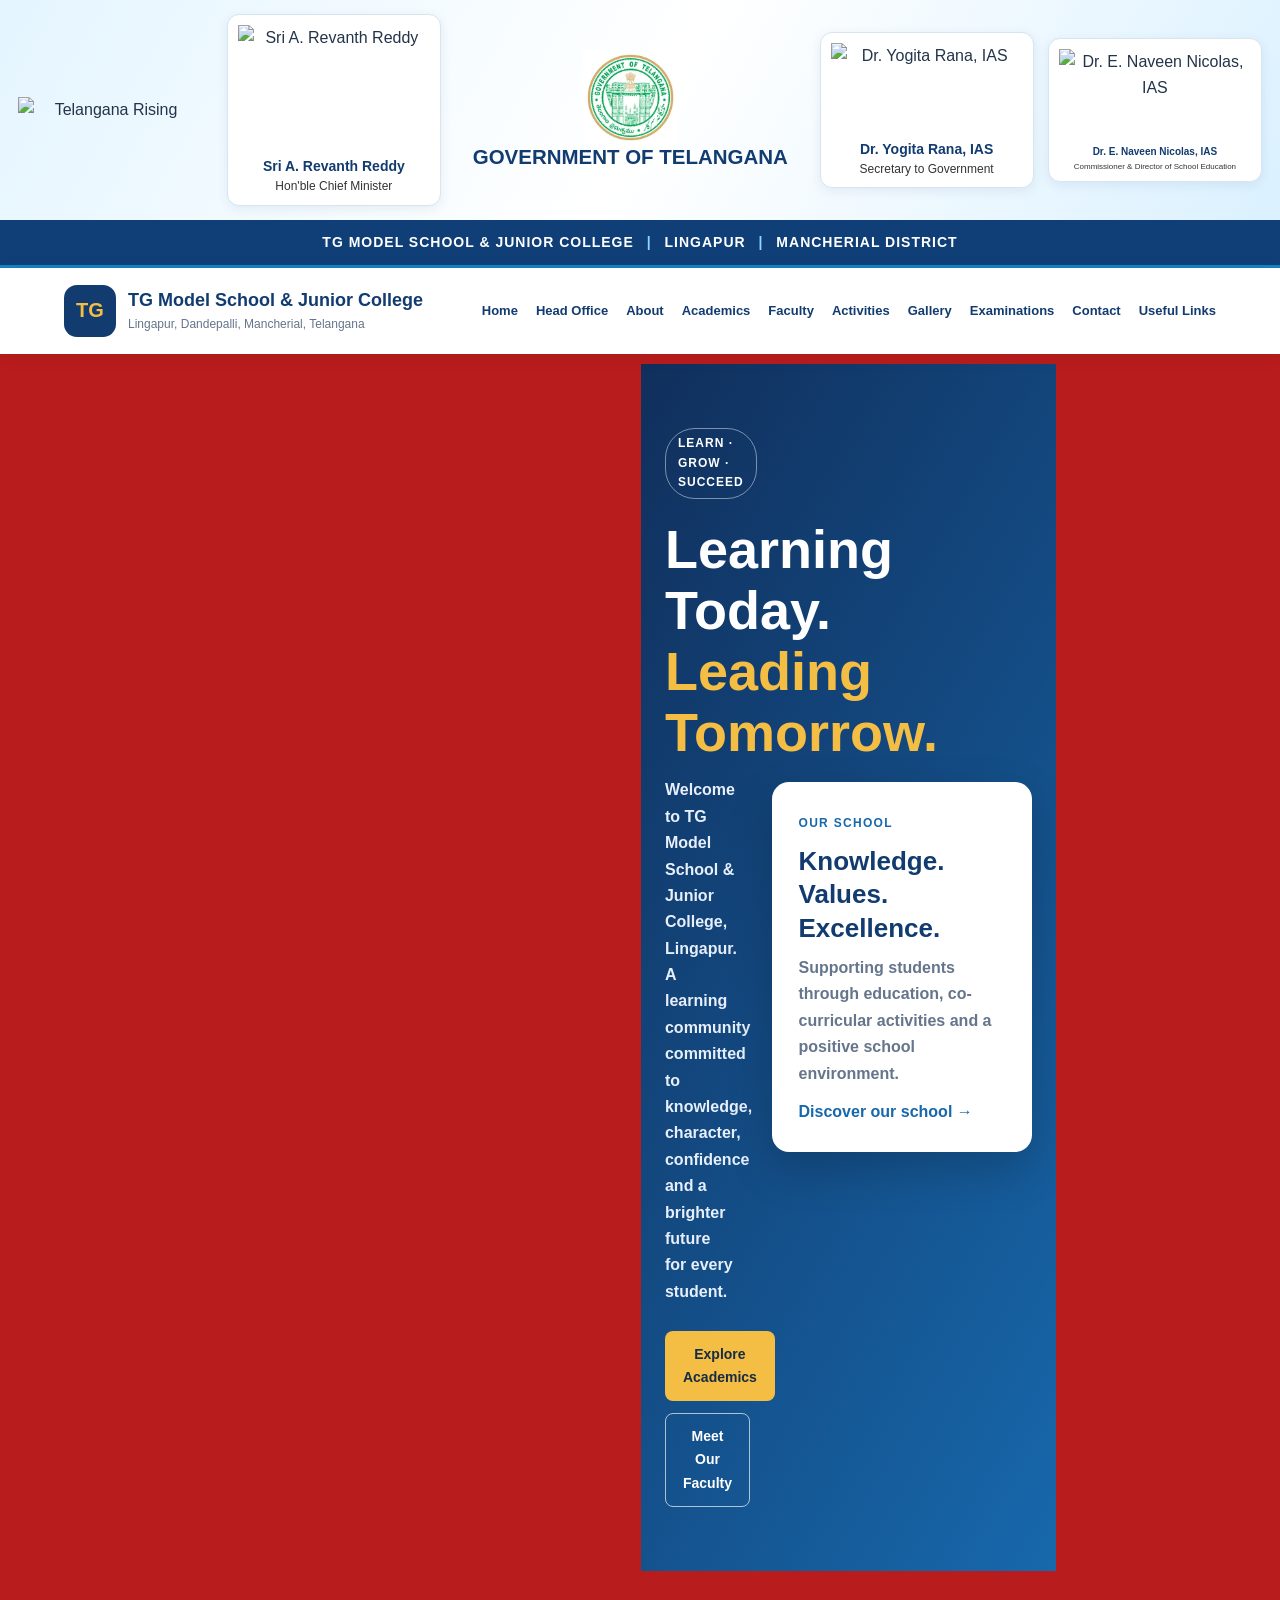
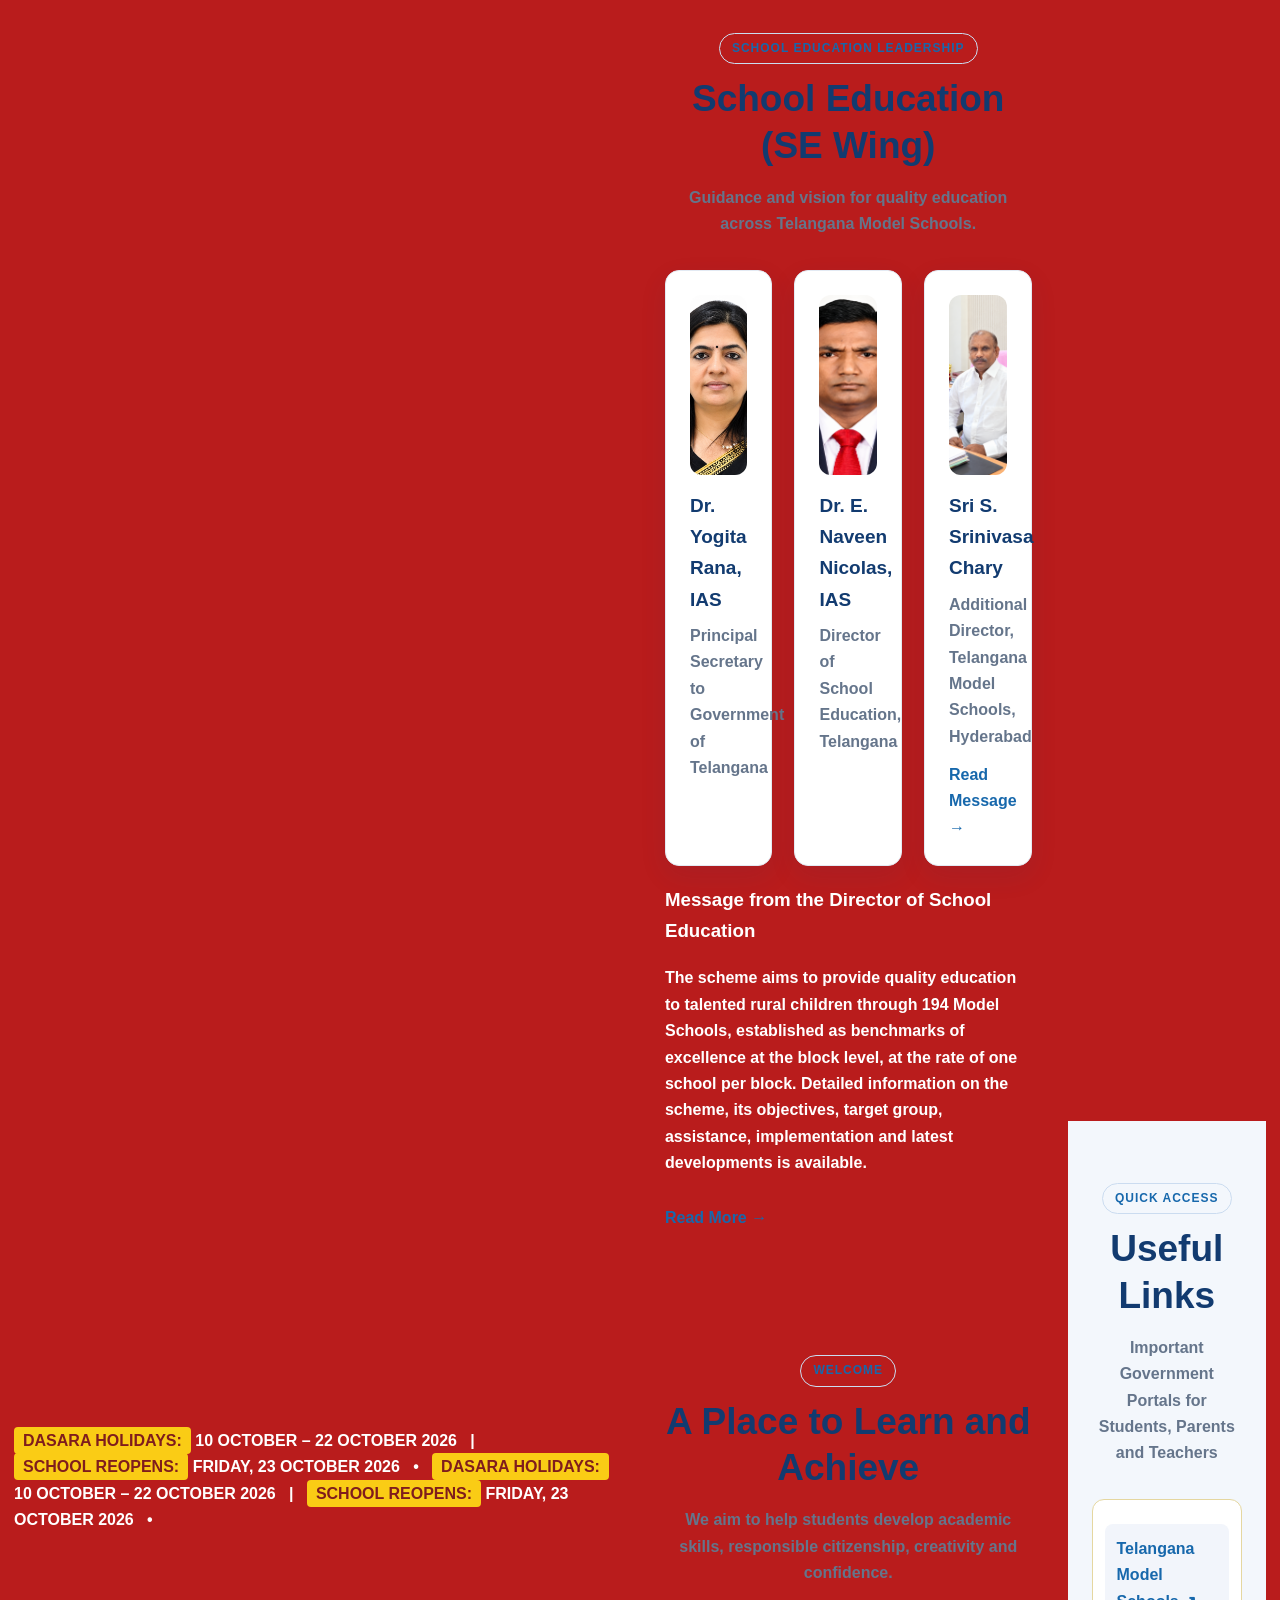
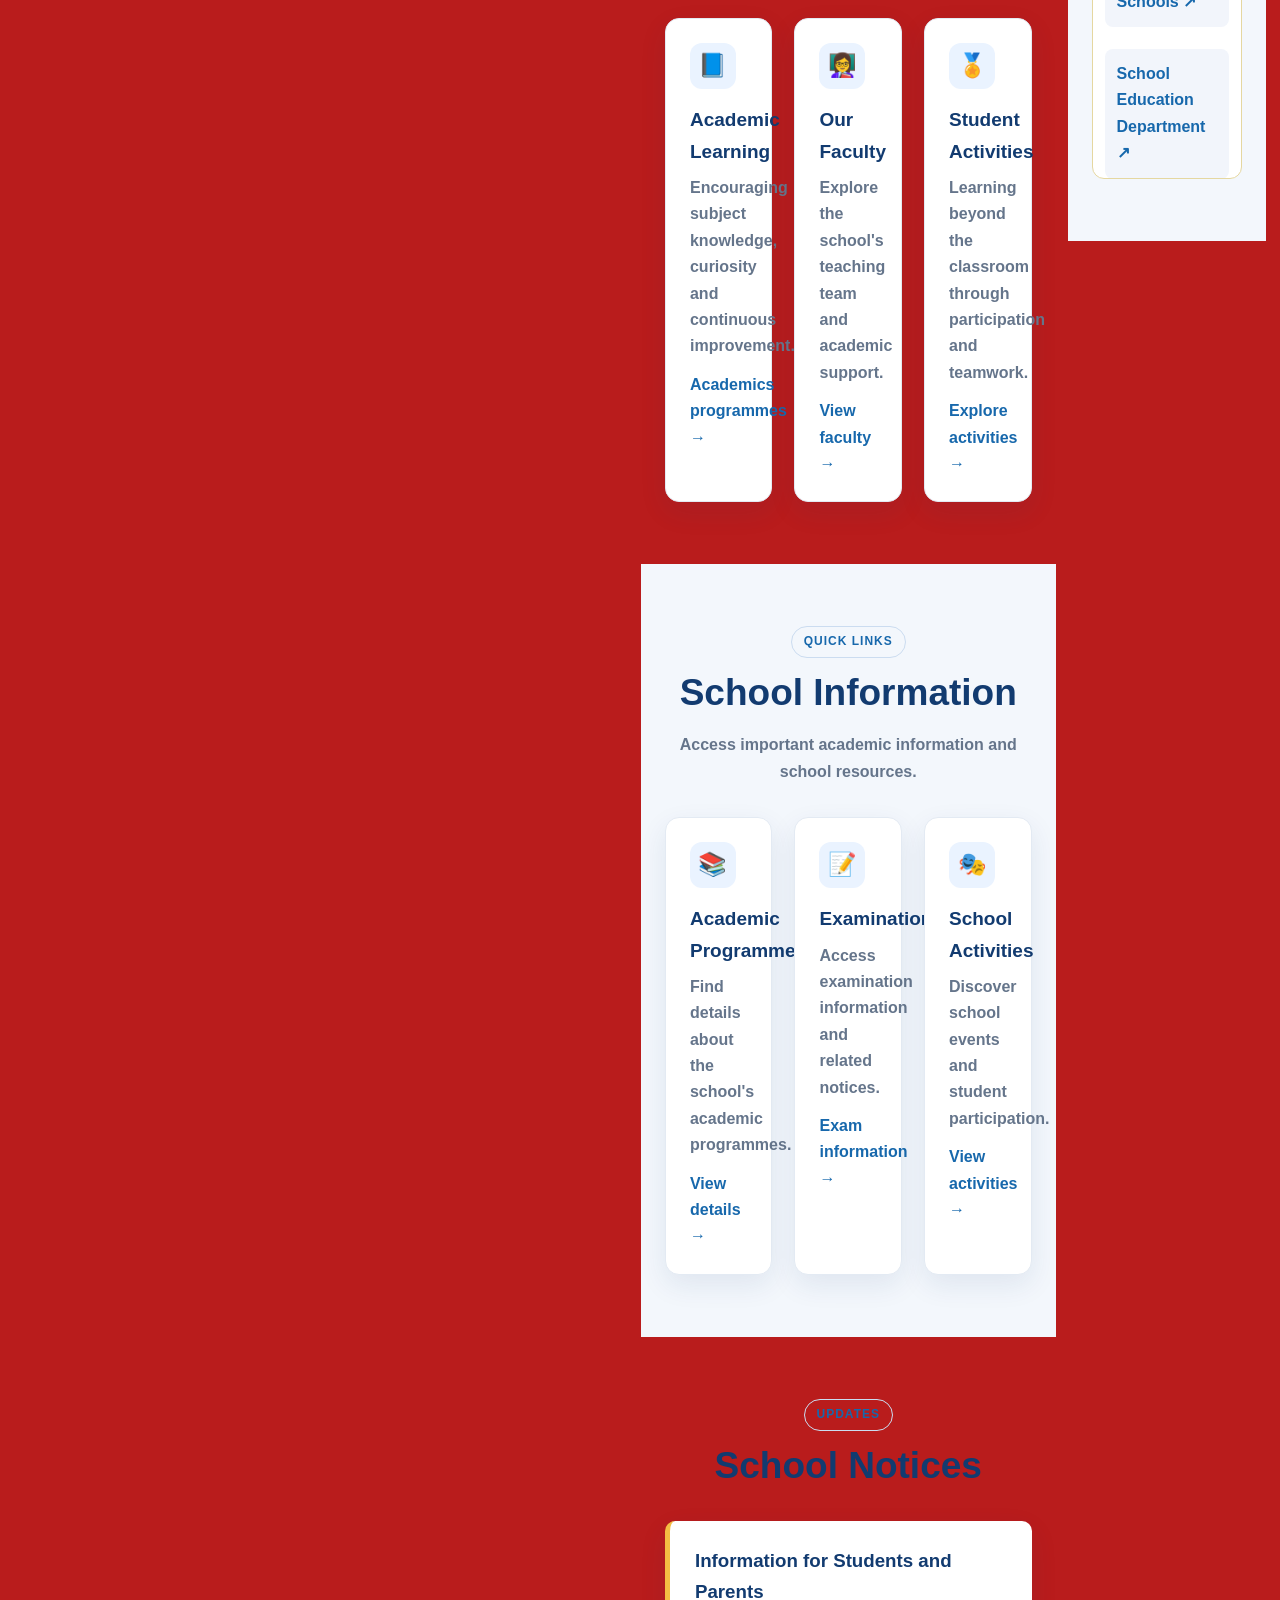
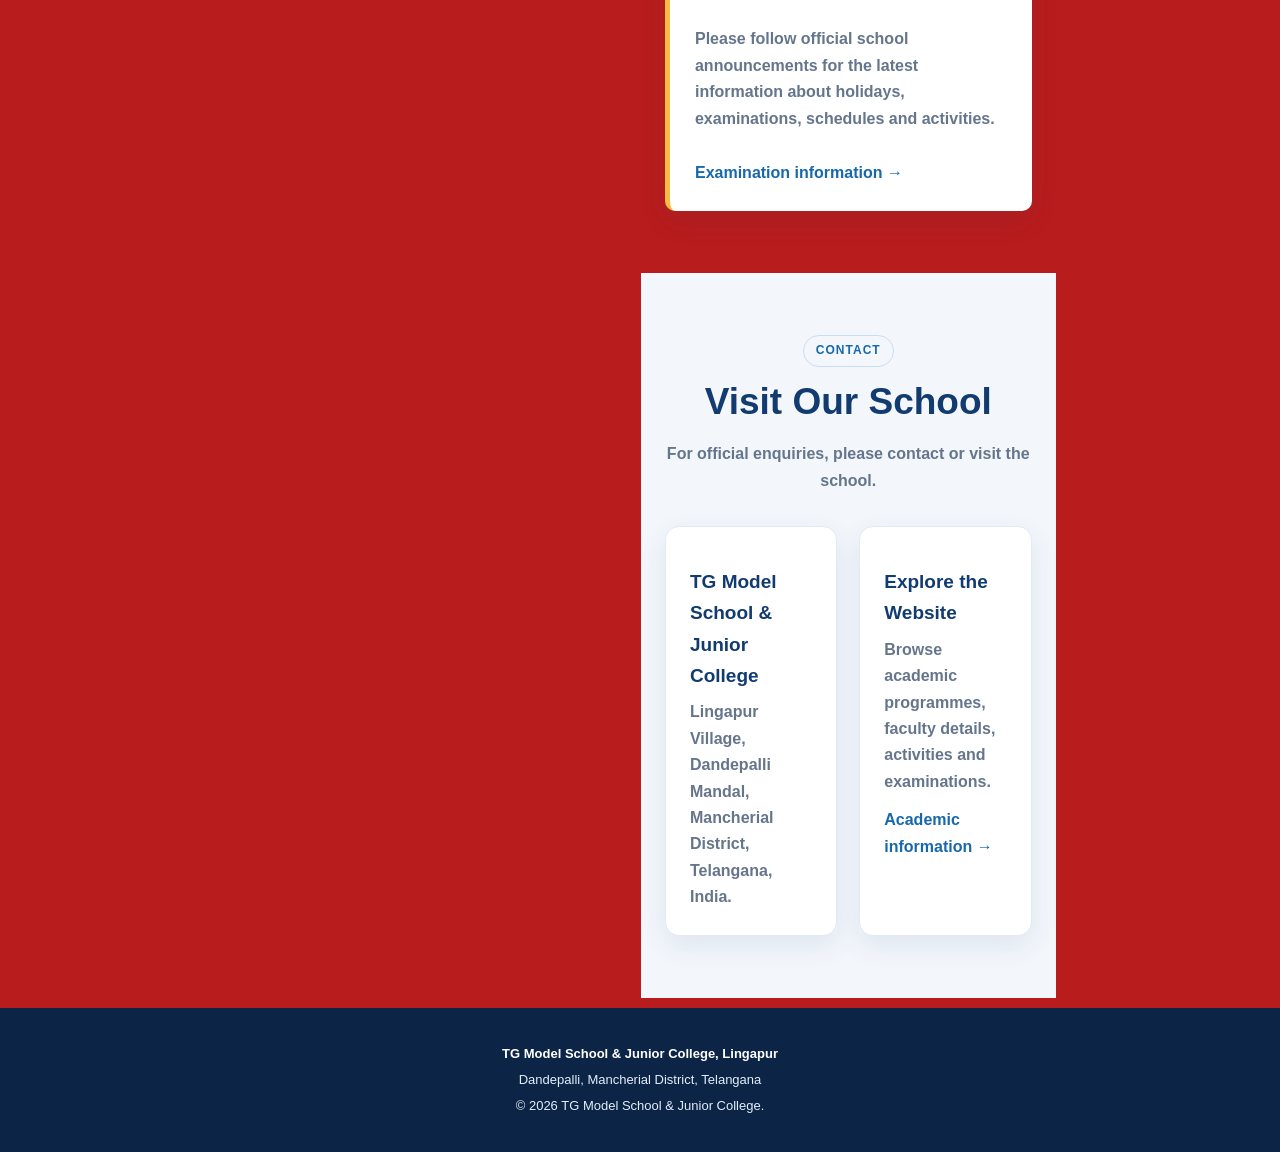
==== commit 0821dd50: "Update Modern School Announcement" ====
--- a/index.html
+++ b/index.html
@@ -745,6 +745,25 @@
 
 .flash-news marquee {
   flex: 1;
+}
+  .holiday-title {
+  color: #fde047;
+  font-weight: 800;
+}
+
+.holiday-dates {
+  color: #ffffff;
+  font-weight: 700;
+}
+
+.reopen-title {
+  color: #86efac;
+  font-weight: 800;
+}
+
+.reopen-date {
+  color: #ffffff;
+  font-weight: 700;
 }
 </style>
 
@@ -778,12 +797,24 @@
       </nav>
     </div>
   </header>
-<div class="flash-news">
-  <strong>FLASH NEWS</strong>
-  <marquee behavior="scroll" direction="left" scrollamount="5">
-    DASARA HOLIDAYS: 10 OCTOBER – 22 OCTOBER 2026 |
-    SCHOOL REOPENS ON FRIDAY, 23 OCTOBER 2026
-  </marquee>
+  <div class="flash-news">
+<div class="announcement-track">
+  <span>
+    <strong class="holiday-title">DASARA HOLIDAYS:</strong>
+    <span class="holiday-dates">10 OCTOBER – 22 OCTOBER 2026</span>
+    &nbsp; | &nbsp;
+    <strong class="reopen-title">SCHOOL REOPENS:</strong>
+    <span class="reopen-date">FRIDAY, 23 OCTOBER 2026</span>
+    &nbsp; • &nbsp;
+  </span>
+  <span aria-hidden="true">
+    <strong class="holiday-title">DASARA HOLIDAYS:</strong>
+    <span class="holiday-dates">10 OCTOBER – 22 OCTOBER 2026</span>
+    &nbsp; | &nbsp;
+    <strong class="reopen-title">SCHOOL REOPENS:</strong>
+    <span class="reopen-date">FRIDAY, 23 OCTOBER 2026</span>
+    &nbsp; • &nbsp;
+  </span>
 </div>
   <main>
     <section class="hero" id="home">
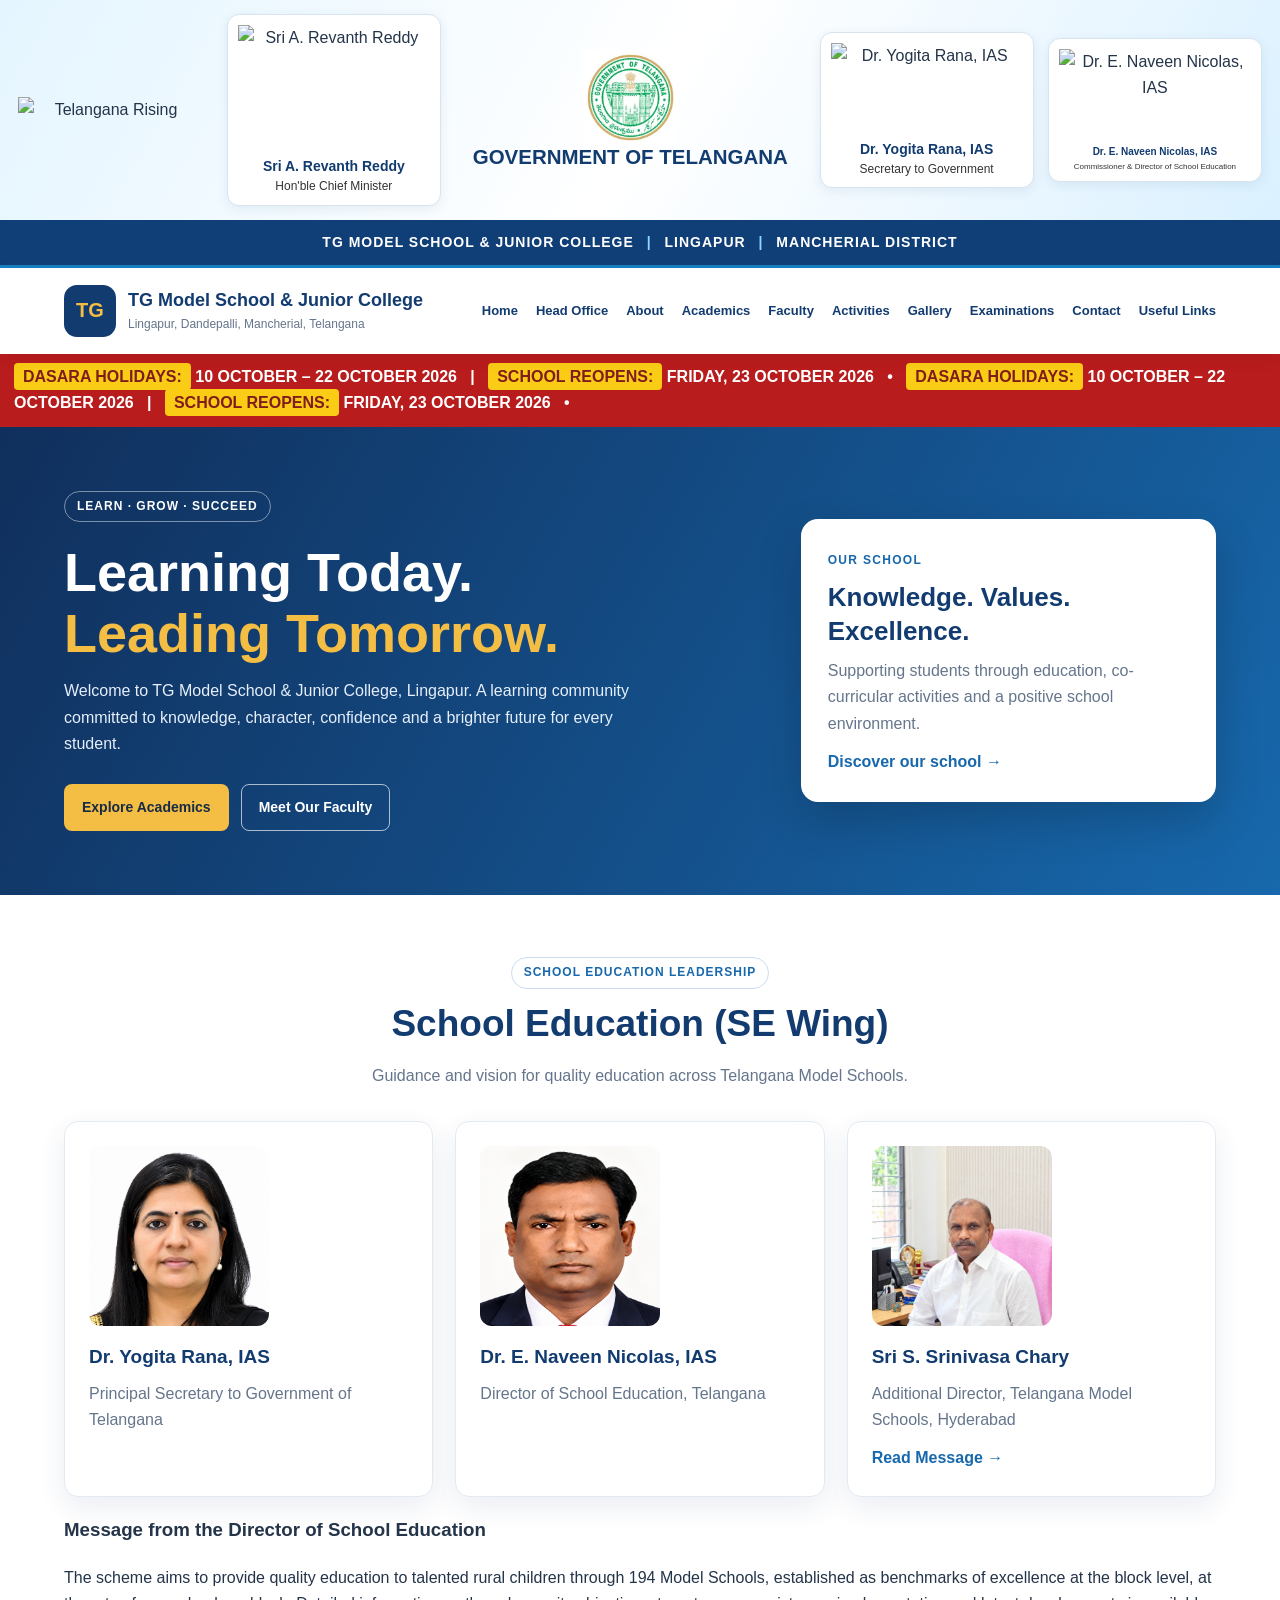
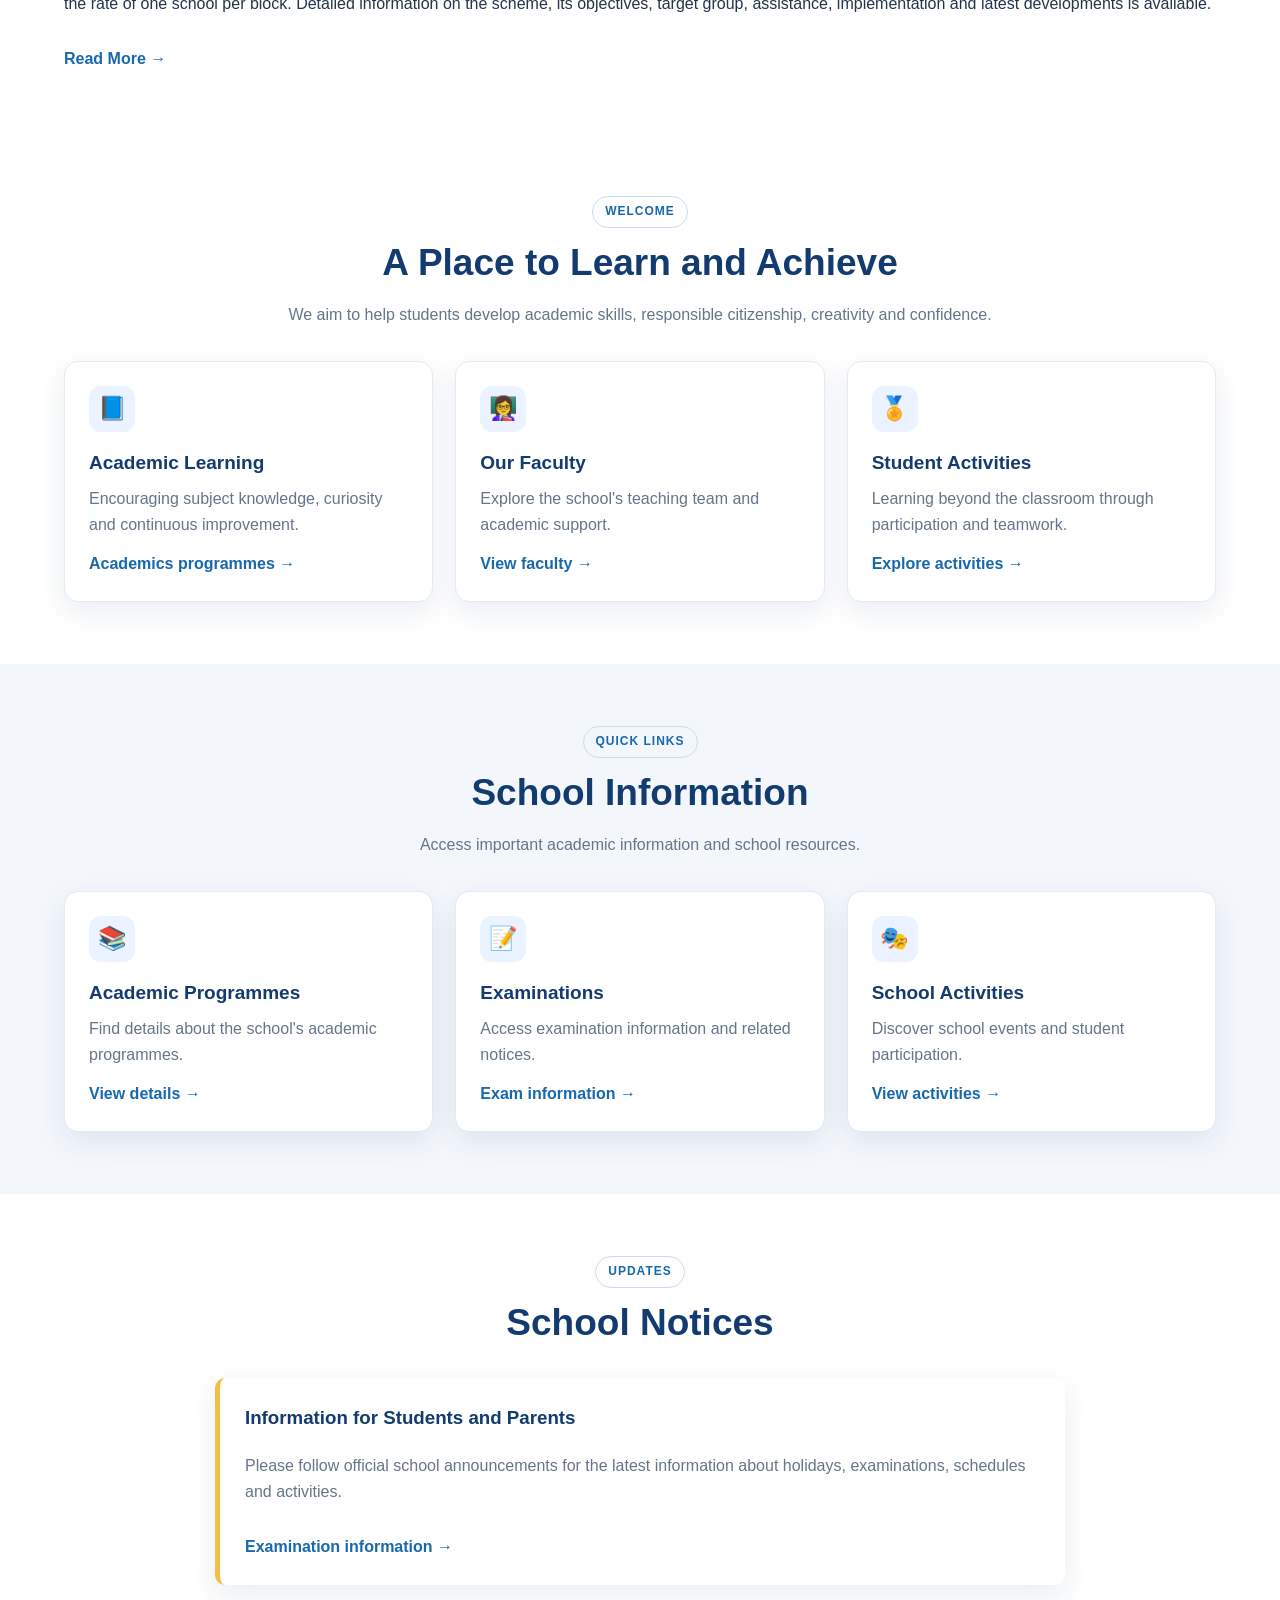
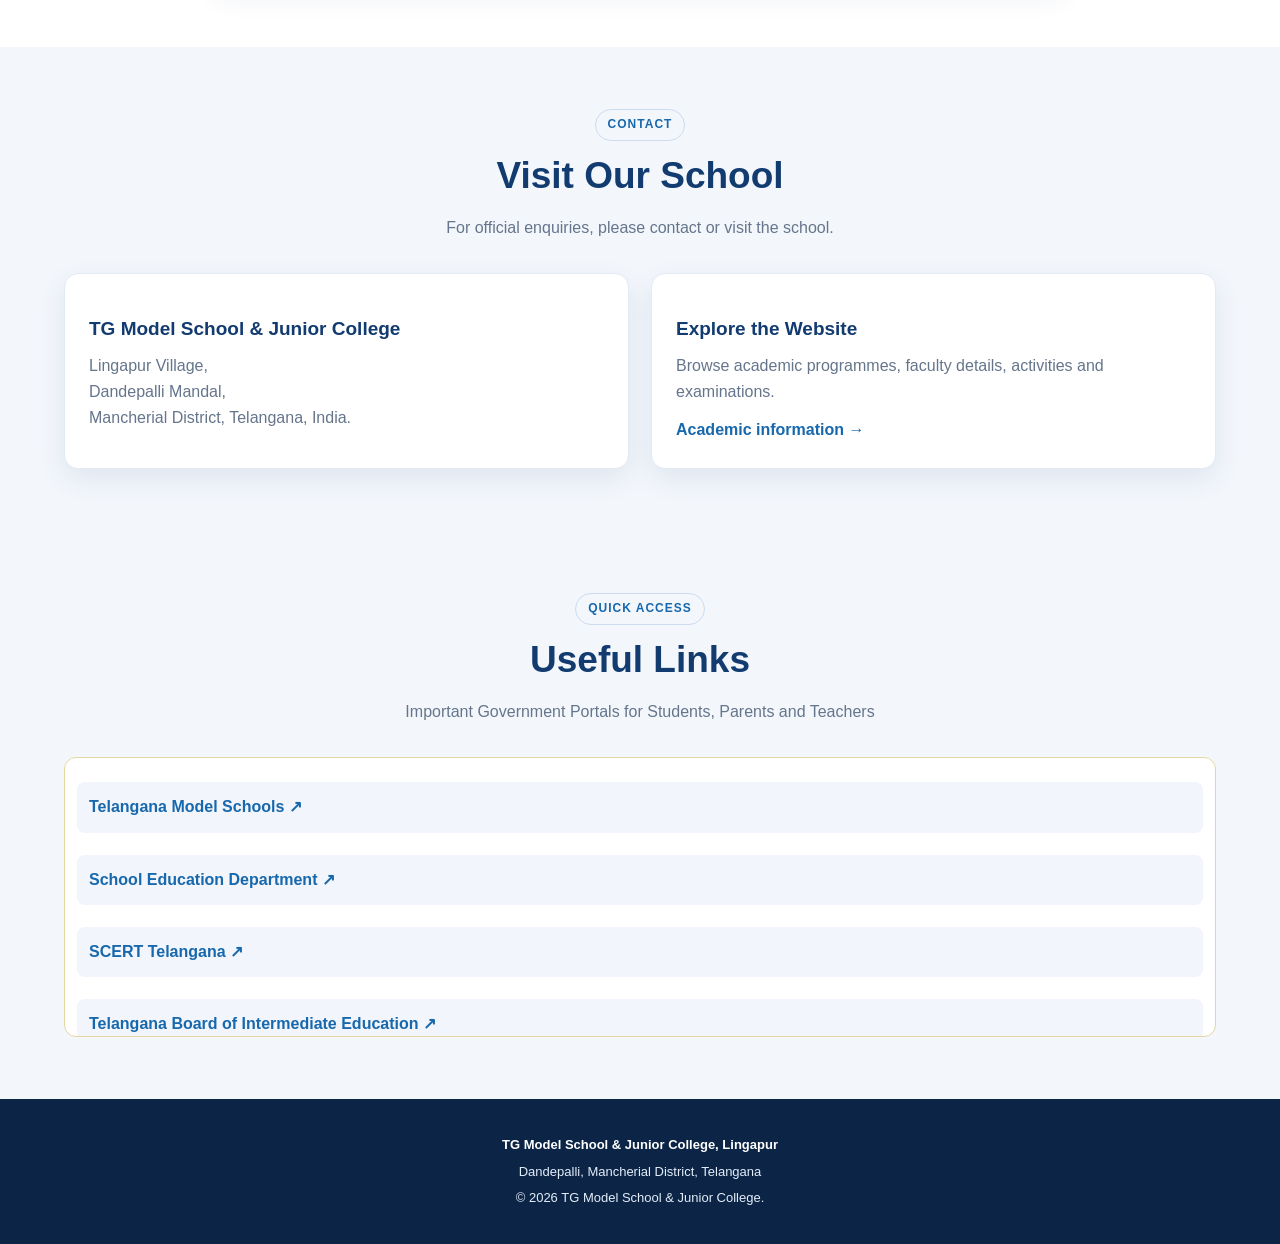
==== commit c8c993e3: "Fix Flash News Container" ====
--- a/index.html
+++ b/index.html
@@ -394,11 +394,27 @@
       .menu-toggle { padding: 7px 10px; }
 
       .hero-inner {
-        min-height: auto;
-        padding: 42px 19px;
-        grid-template-columns: minmax(0, 1fr);
-        gap: 26px;
-      }
+  min-height: auto;
+  padding: 32px 16px;
+  grid-template-columns: minmax(0, 1fr);
+  gap: 20px;
+  width: 100%;
+}
+
+.hero-inner > div,
+.hero-card {
+  width: 100%;
+  min-width: 0;
+  max-width: 100%;
+}
+
+.hero h2 {
+  overflow-wrap: break-word;
+}
+
+.hero-copy {
+  max-width: 100%;
+}
 
       .hero h2 { font-size: 36px; }
       .hero-copy { font-size: 15px; }
@@ -815,6 +831,7 @@
     <span class="reopen-date">FRIDAY, 23 OCTOBER 2026</span>
     &nbsp; • &nbsp;
   </span>
+</div>
 </div>
   <main>
     <section class="hero" id="home">
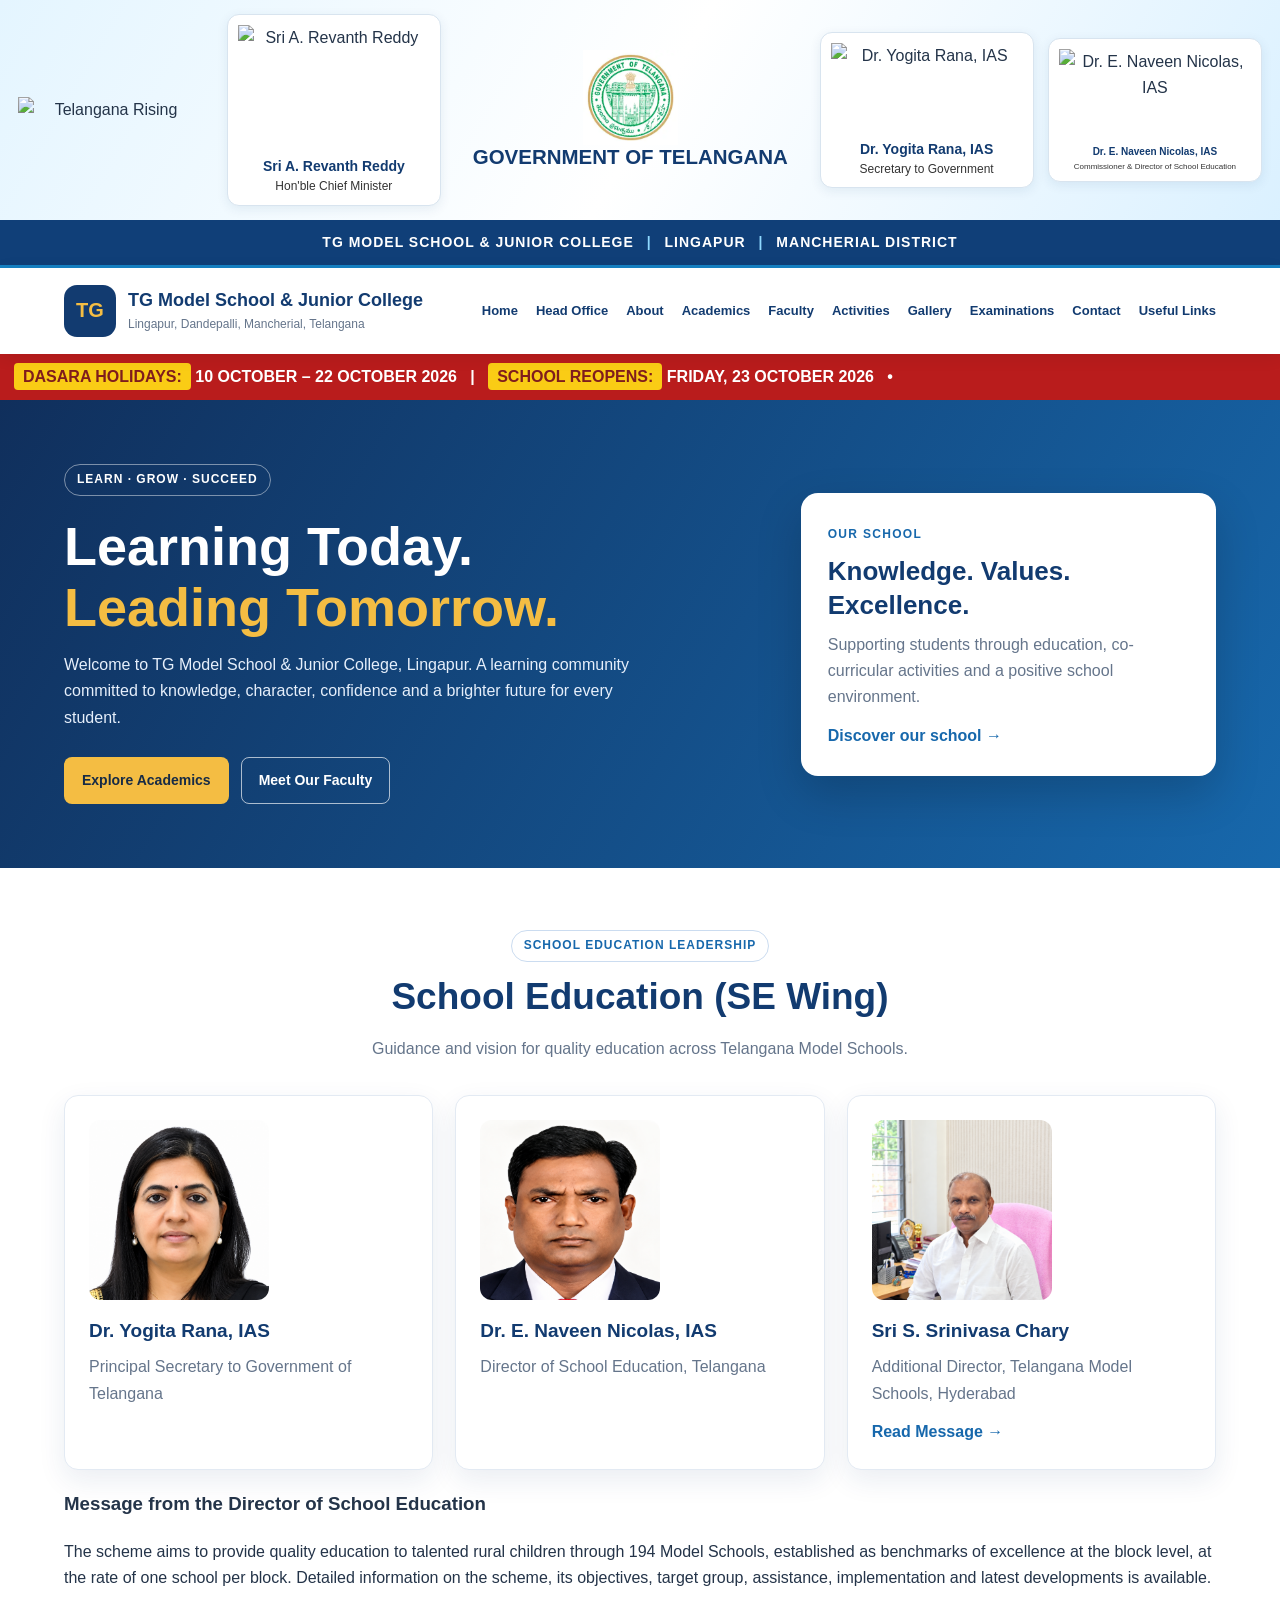
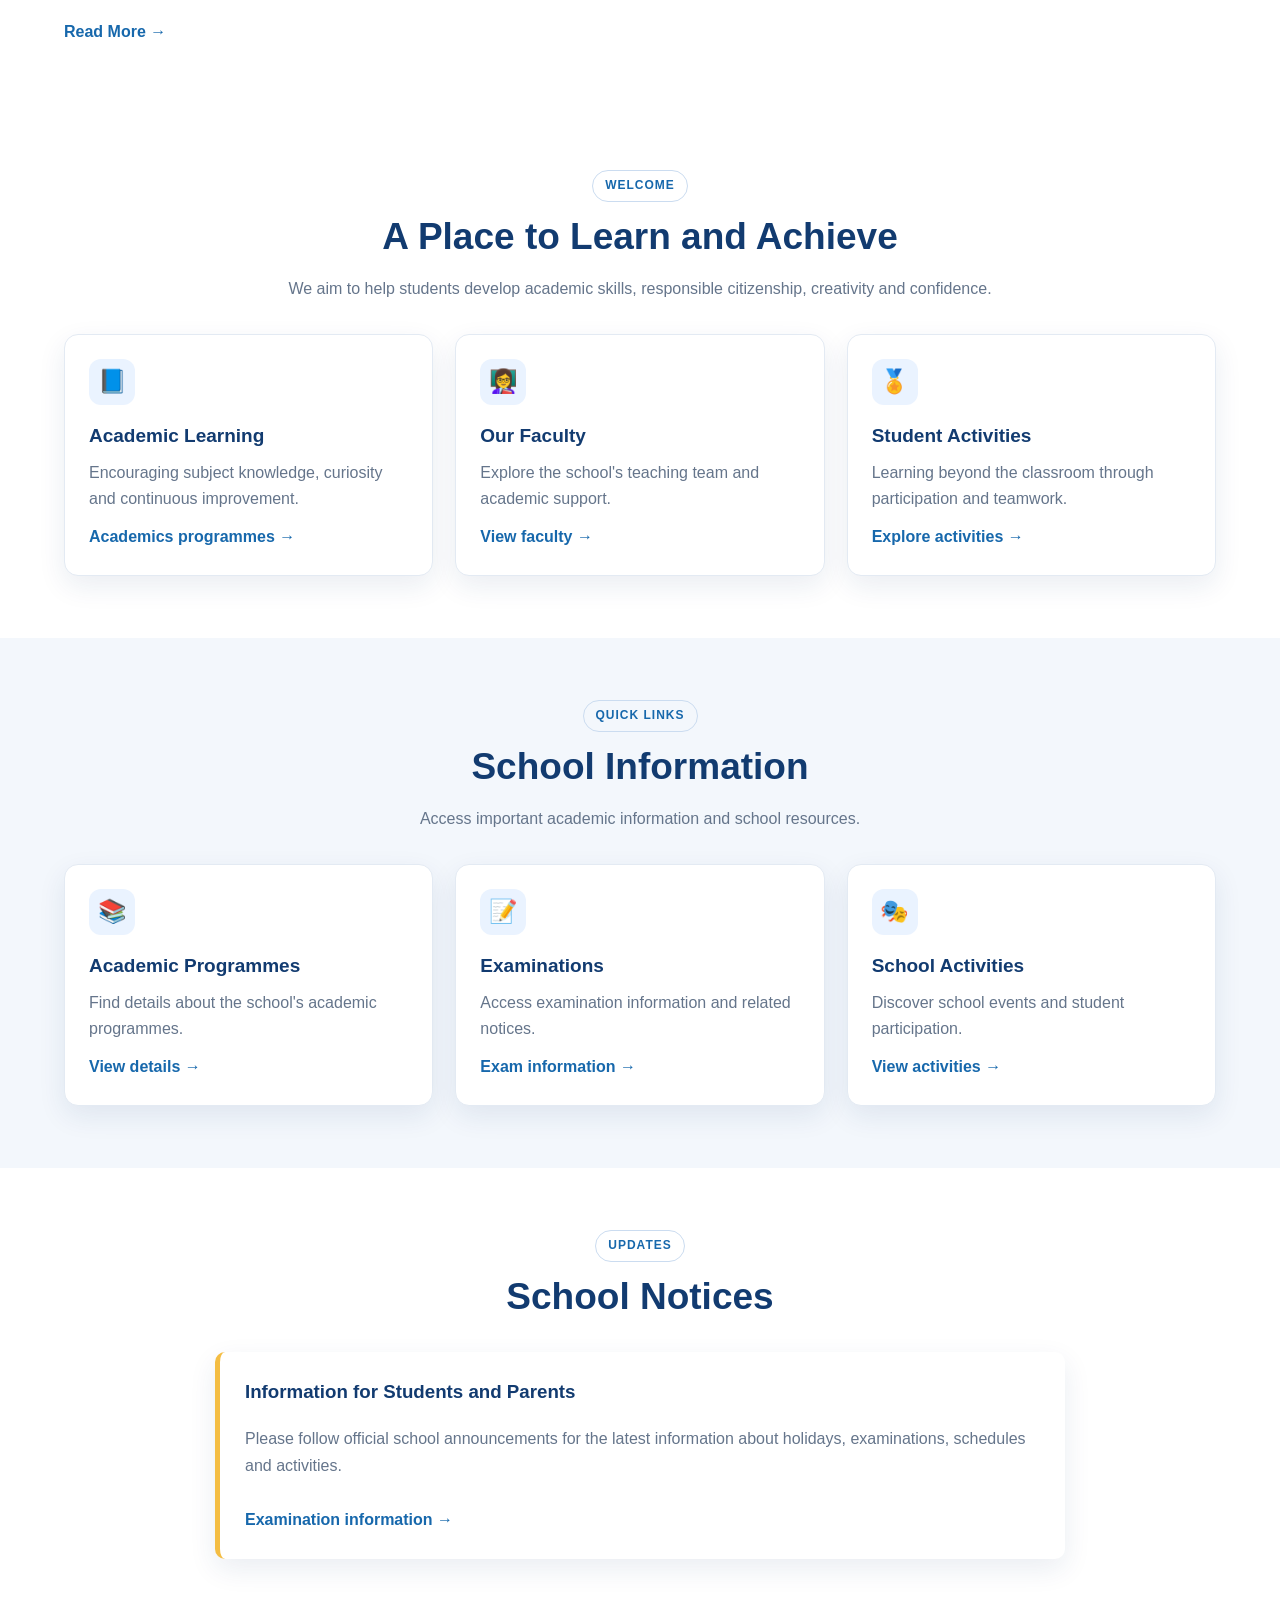
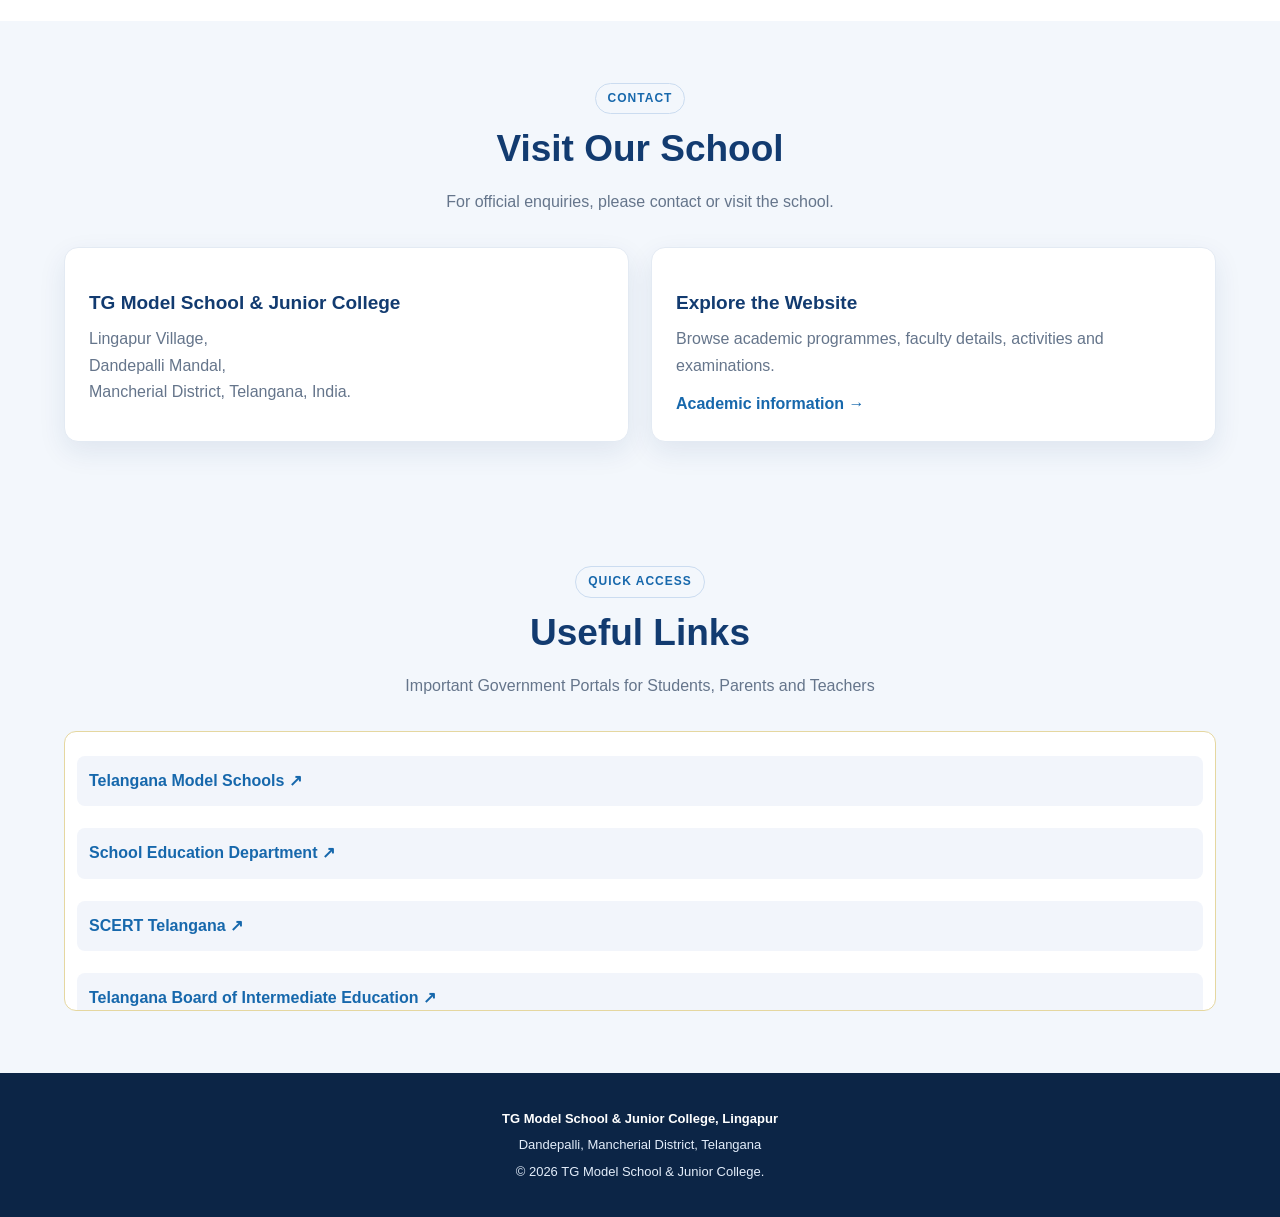
==== commit c715af08: "Remove Duplicate Flash News" ====
--- a/index.html
+++ b/index.html
@@ -823,14 +823,7 @@
     <span class="reopen-date">FRIDAY, 23 OCTOBER 2026</span>
     &nbsp; • &nbsp;
   </span>
-  <span aria-hidden="true">
-    <strong class="holiday-title">DASARA HOLIDAYS:</strong>
-    <span class="holiday-dates">10 OCTOBER – 22 OCTOBER 2026</span>
-    &nbsp; | &nbsp;
-    <strong class="reopen-title">SCHOOL REOPENS:</strong>
-    <span class="reopen-date">FRIDAY, 23 OCTOBER 2026</span>
-    &nbsp; • &nbsp;
-  </span>
+  
 </div>
 </div>
   <main>
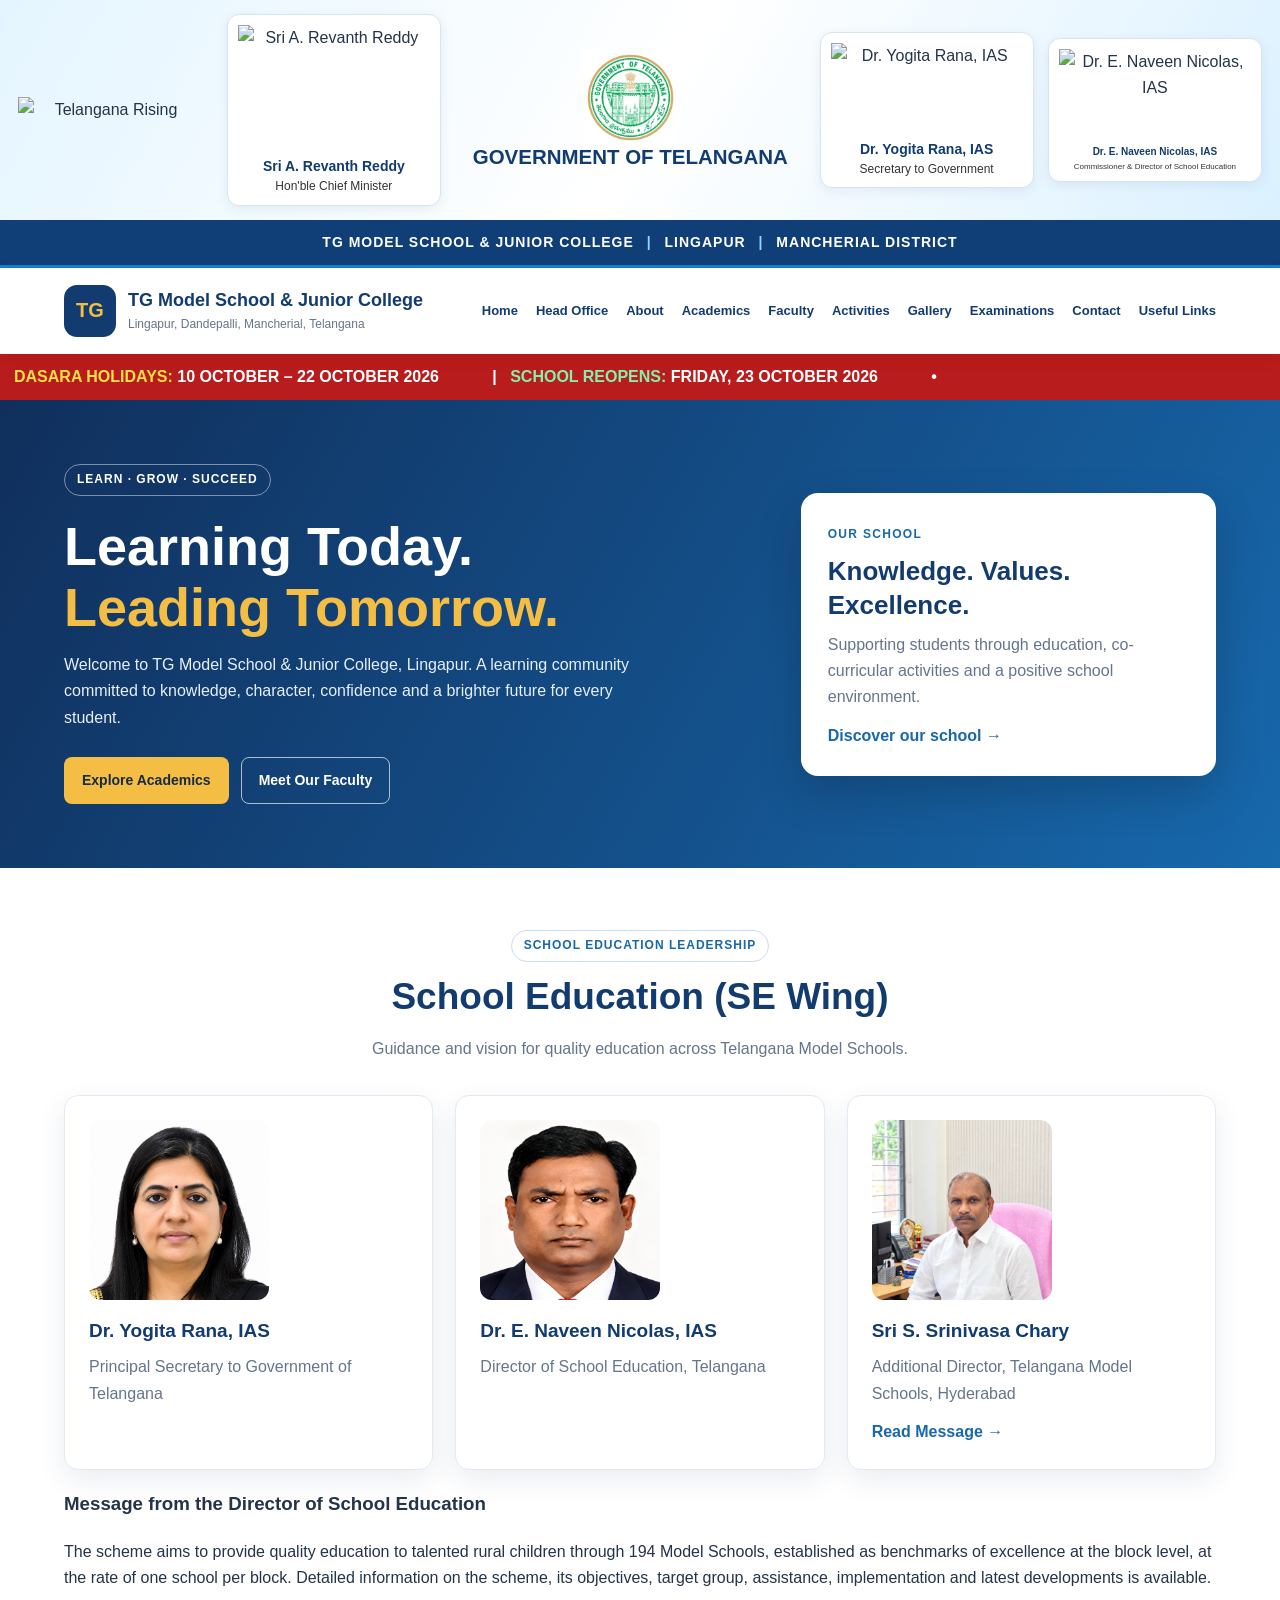
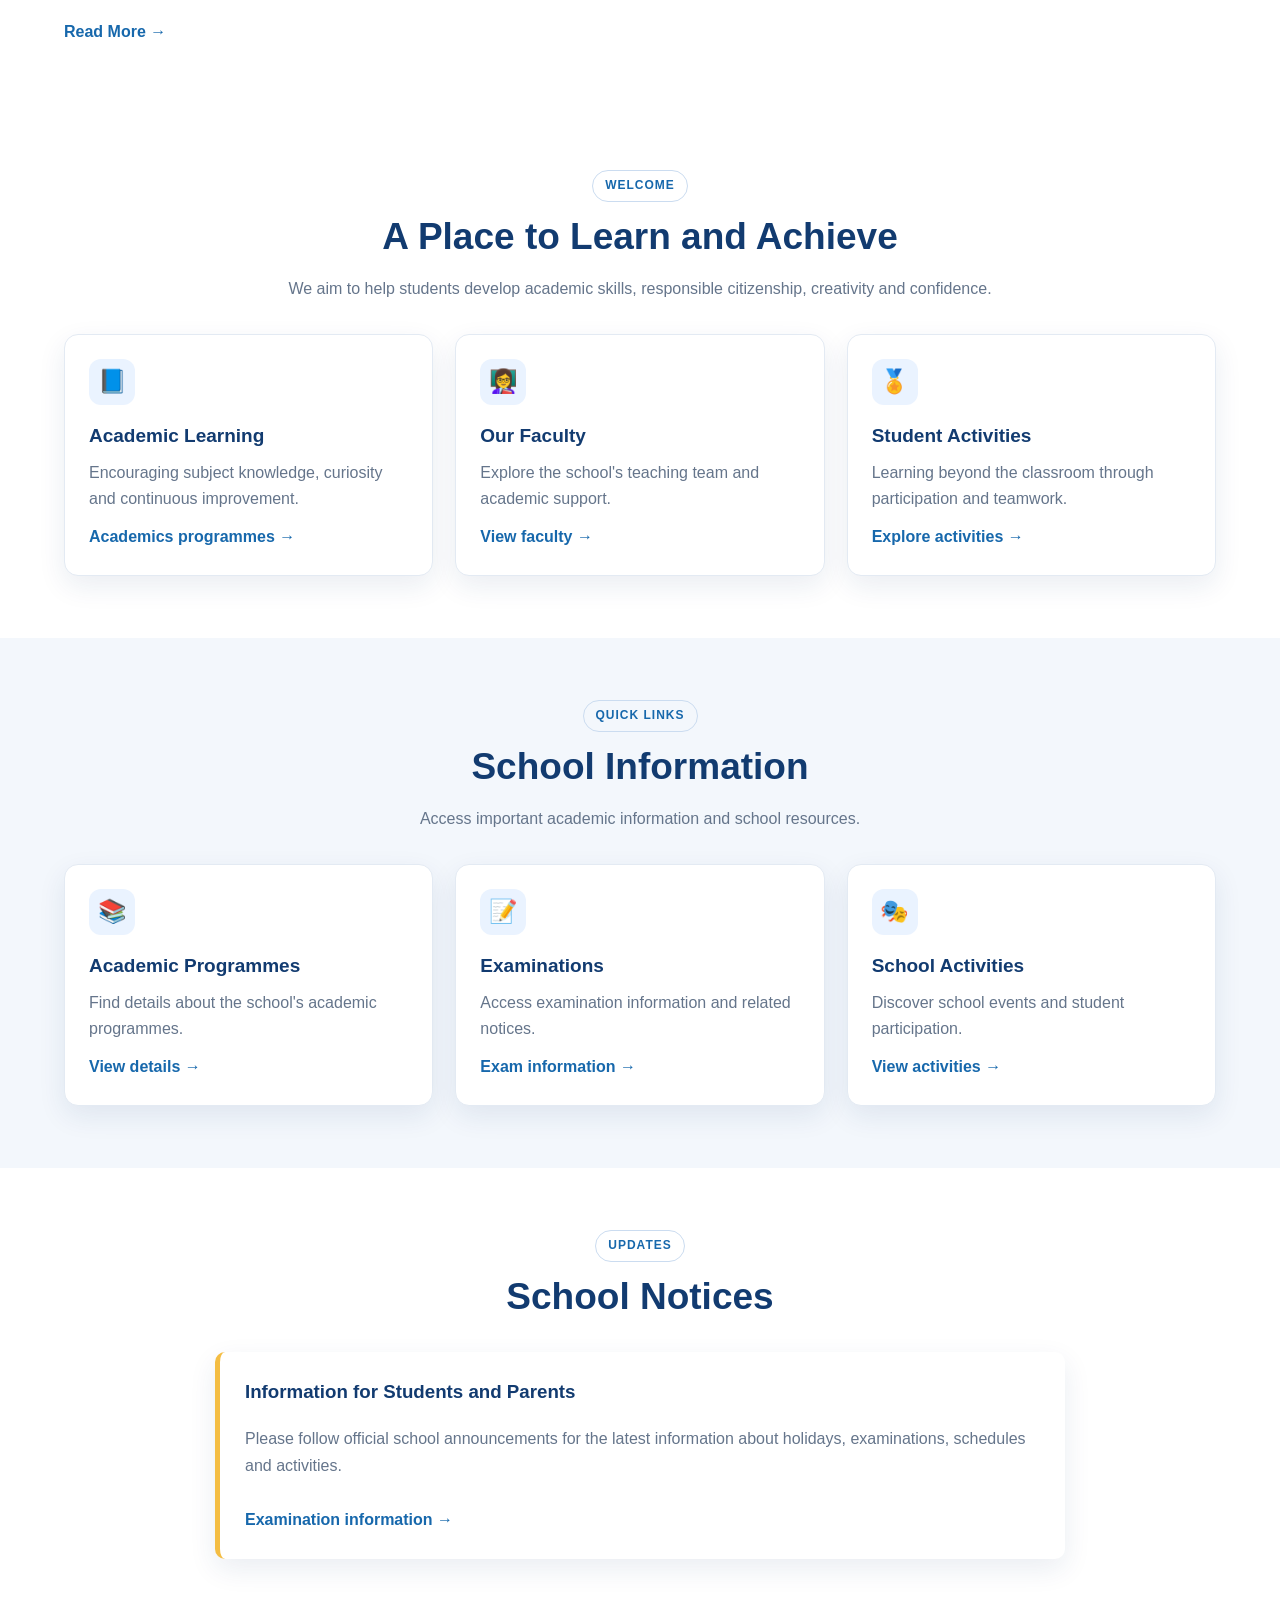
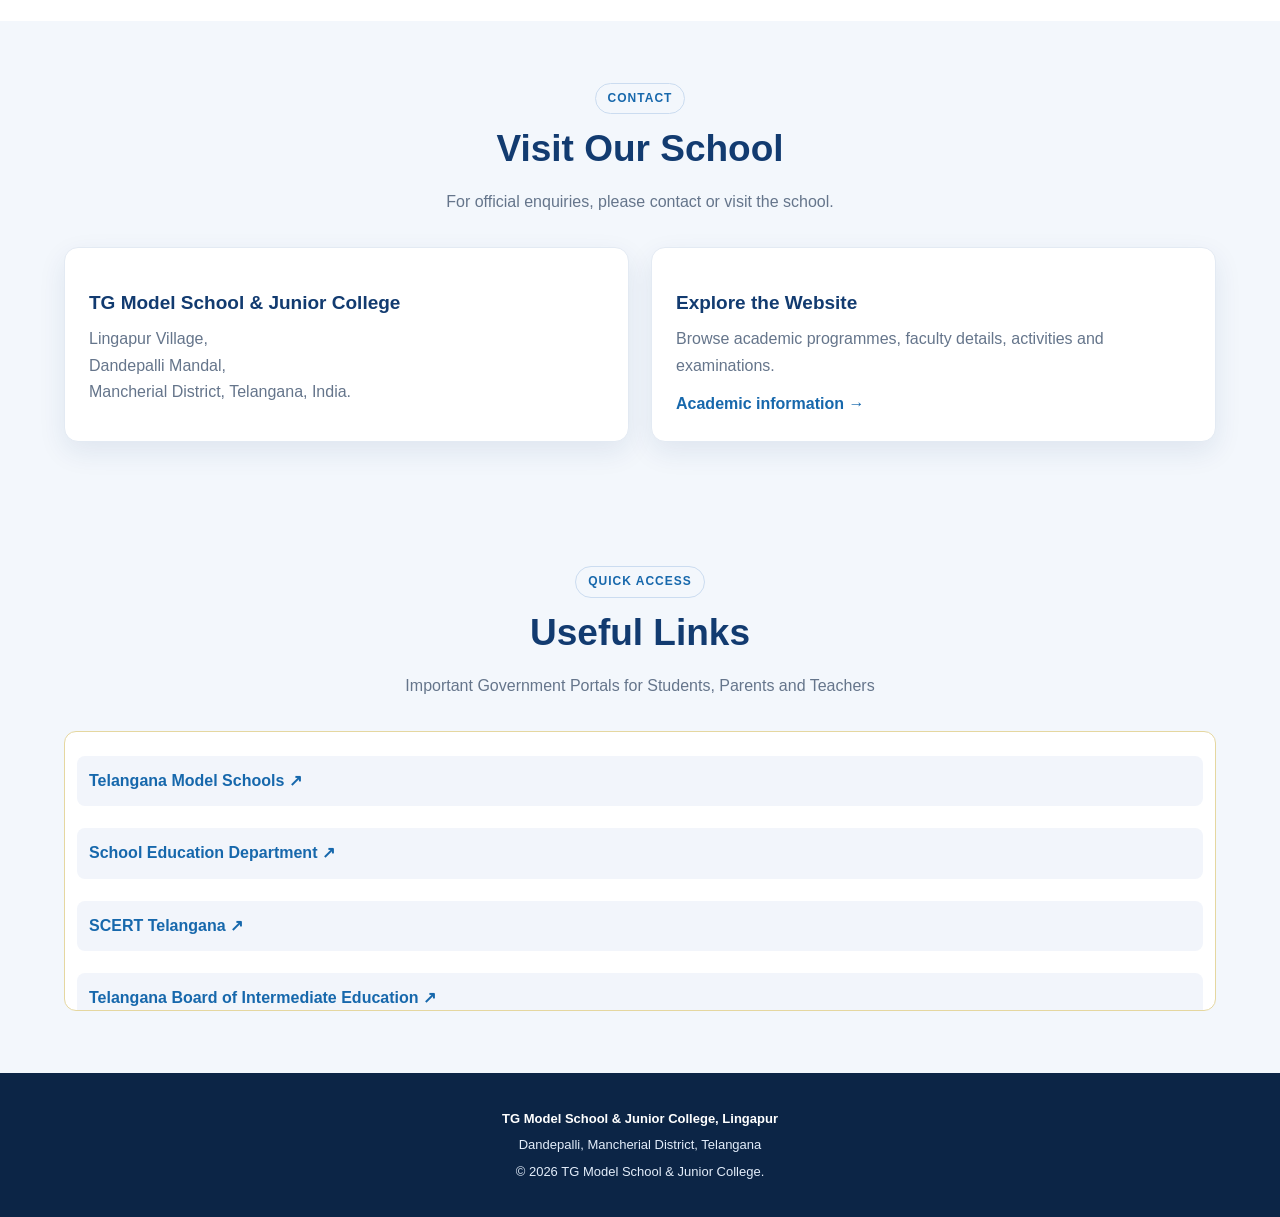
==== commit 23429dd7: "Commit changes" ====
--- a/index.html
+++ b/index.html
@@ -743,24 +743,54 @@
   .flash-news {
   display: flex;
   align-items: center;
-  gap: 12px;
+  overflow: hidden;
   background: #b91c1c;
   color: #fff;
   padding: 10px 14px;
   font-weight: bold;
-  overflow: hidden;
-}
-
-.flash-news strong {
-  background: #facc15;
-  color: #7f1d1d;
-  padding: 5px 9px;
+}
+
+.announcement-track {
+  display: flex;
+  width: max-content;
+  flex-shrink: 0;
+  animation: flash-scroll 20s linear infinite;
+}
+
+.announcement-track span {
+  flex-shrink: 0;
   white-space: nowrap;
-  border-radius: 4px;
-}
-
-.flash-news marquee {
-  flex: 1;
+  padding-right: 40px;
+}
+
+@keyframes flash-scroll {
+  from {
+    transform: translateX(100%);
+  }
+  to {
+    transform: translateX(-100%);
+  }
+}
+
+.flash-news:hover .announcement-track {
+  animation-play-state: paused;
+}
+
+.holiday-title {
+  color: #fde047;
+  font-weight: 800;
+}
+
+.holiday-dates,
+.reopen-date {
+  color: #fff;
+  font-weight: 700;
+}
+
+.reopen-title {
+  color: #86efac;
+  font-weight: 800;
+}
 }
   .holiday-title {
   color: #fde047;
